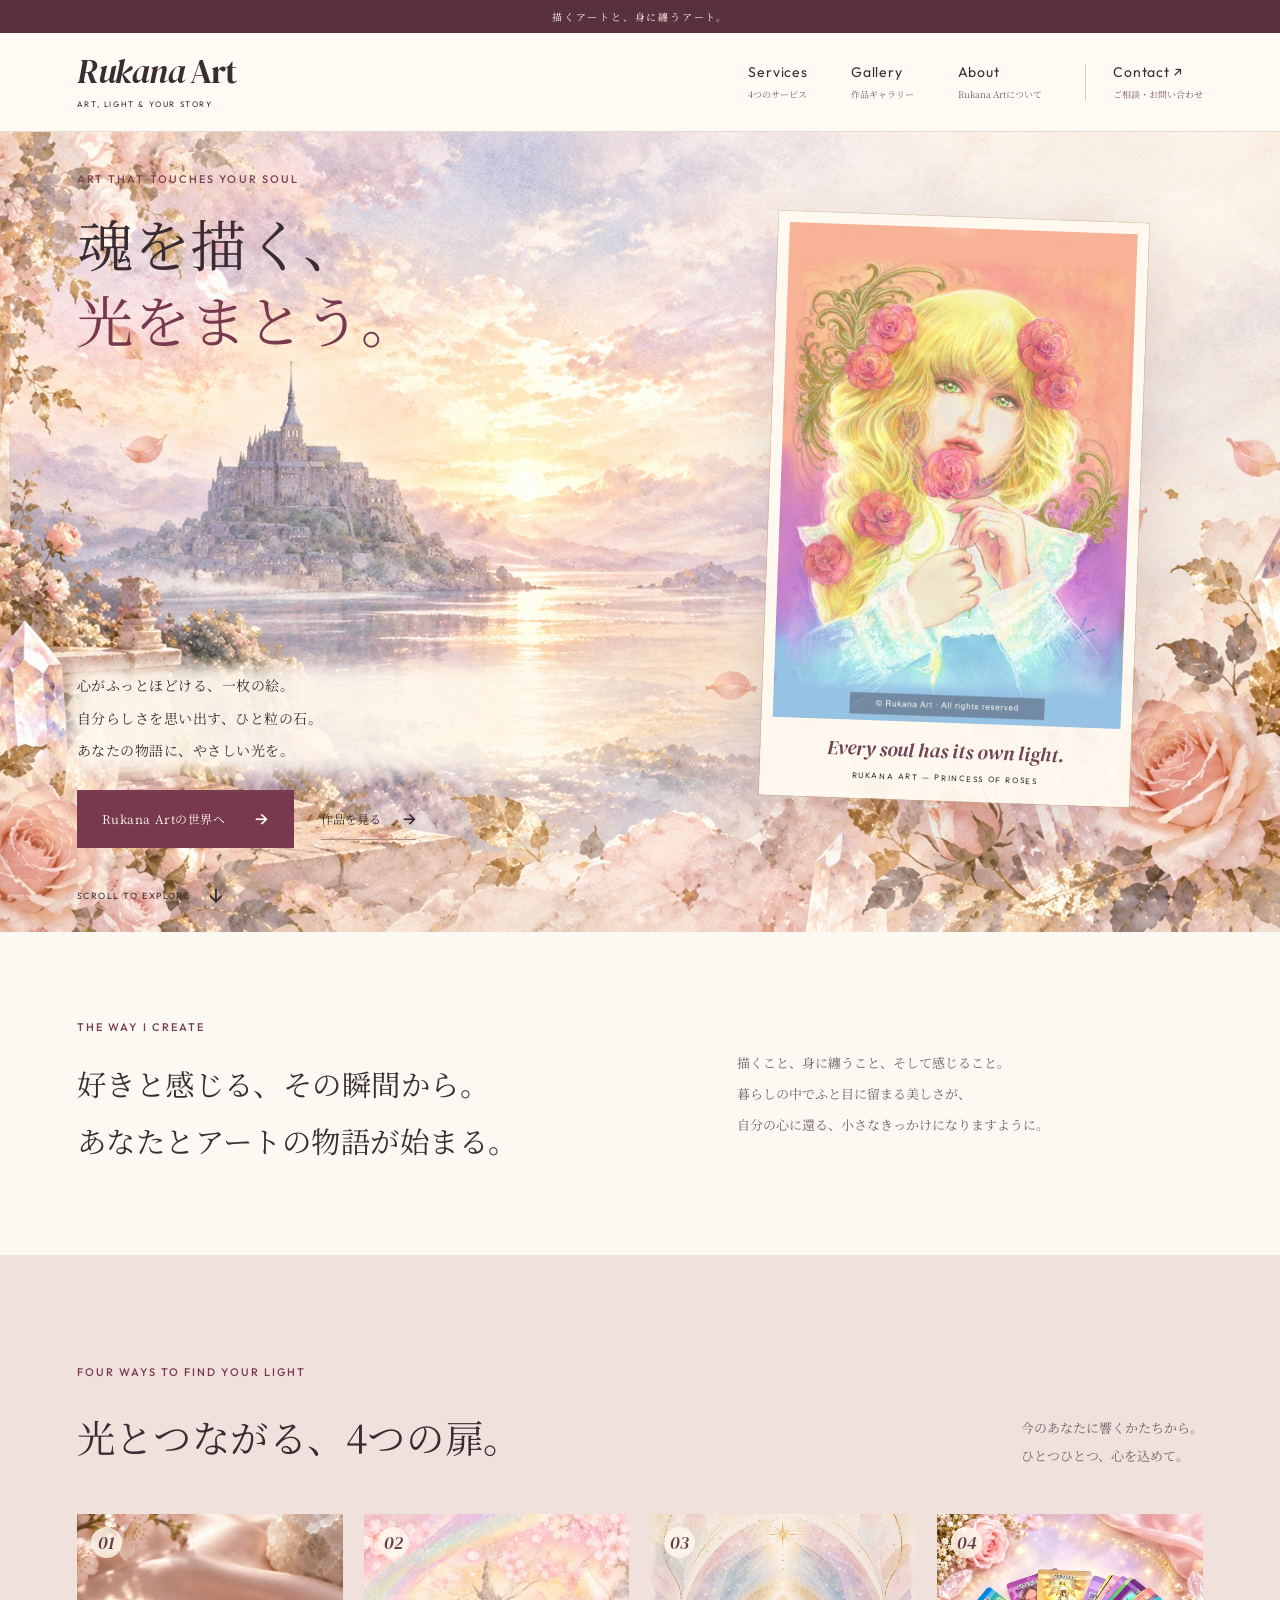
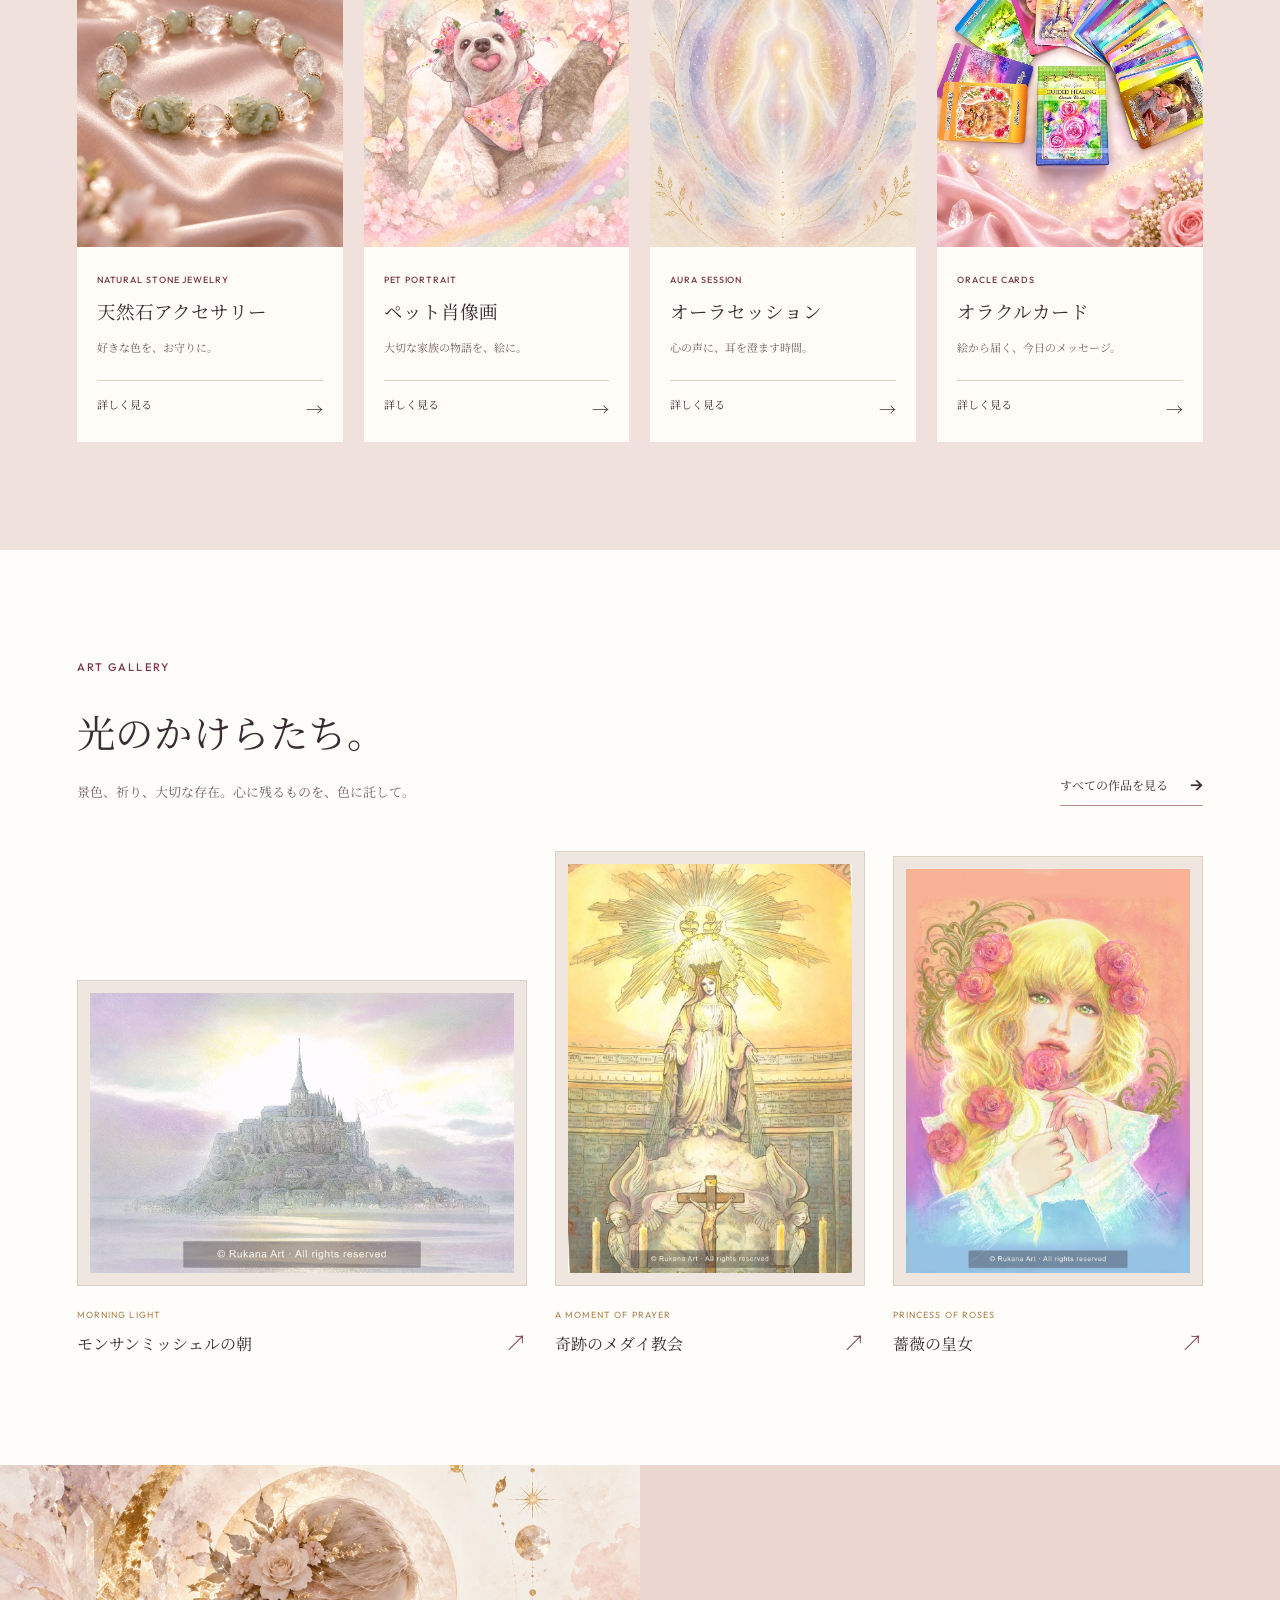
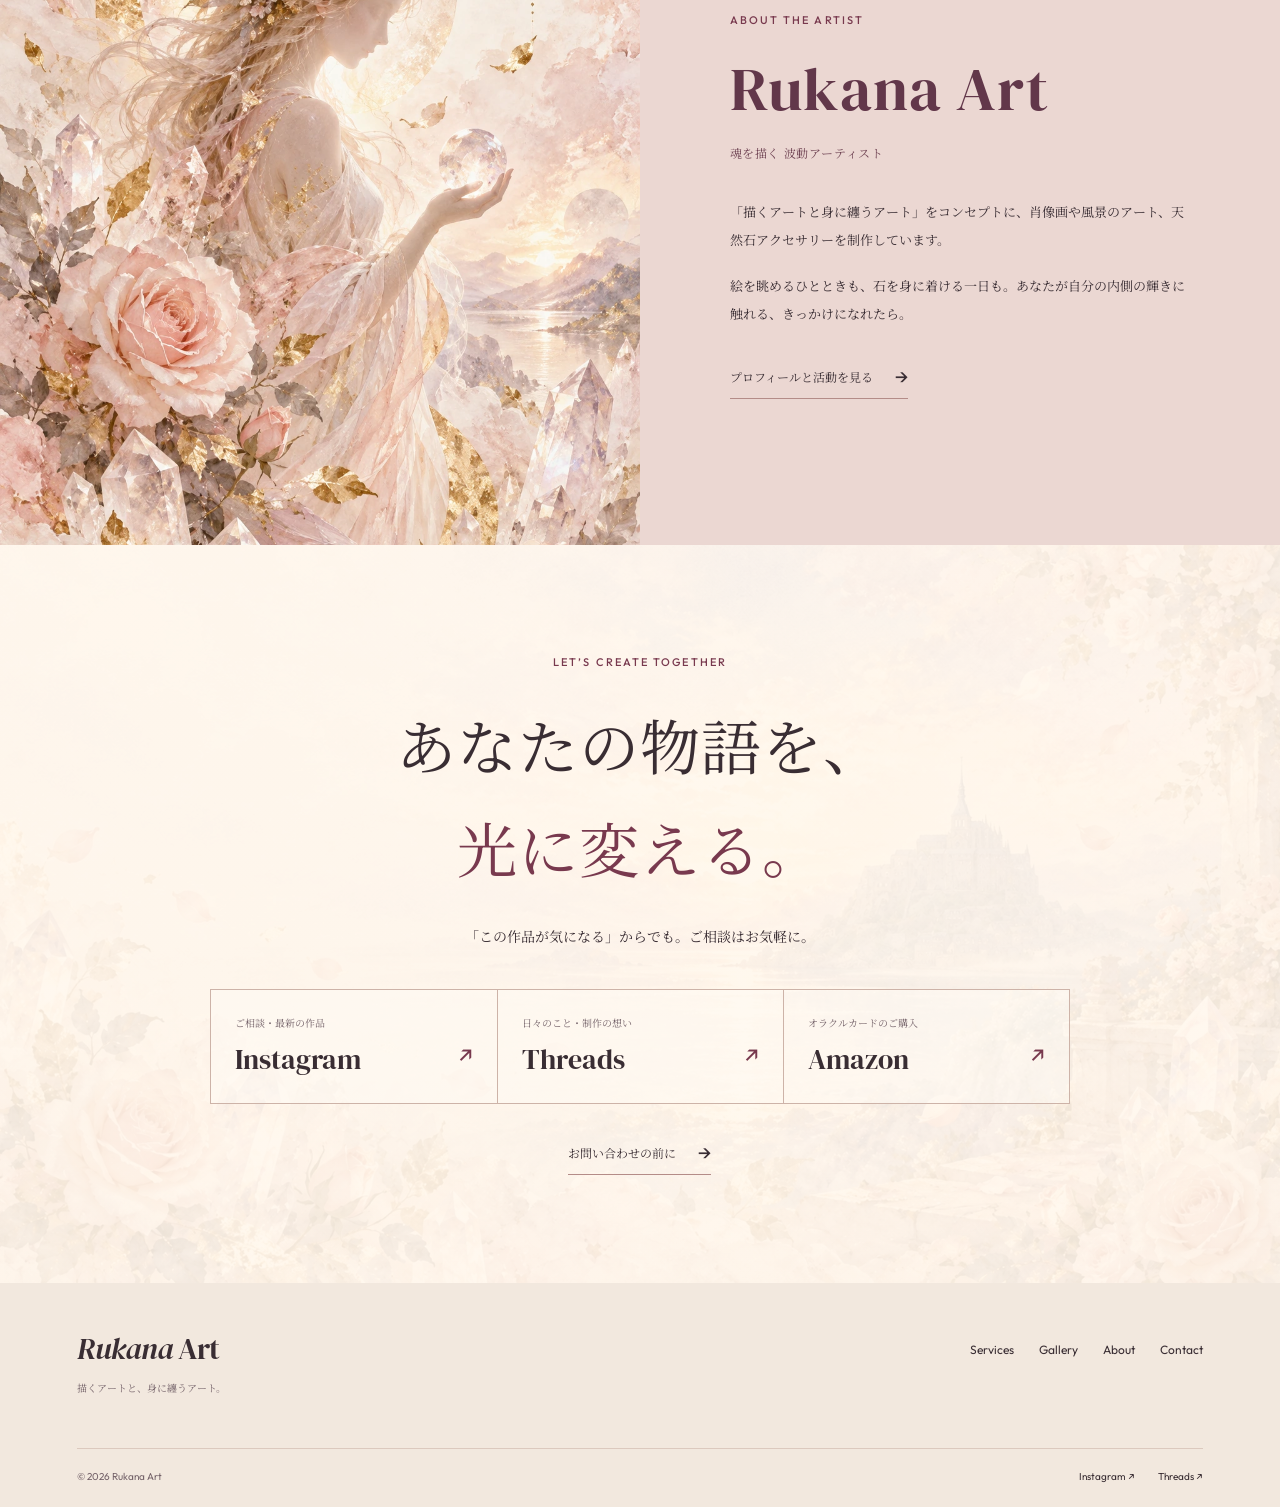
==== index.html @ 5e4d8958 "Publish protected Rukana Art website without source artwork history" ====
<!doctype html>
<html lang="ja"><head><meta charset="UTF-8"><meta name="viewport" content="width=device-width, initial-scale=1">
<title>魂を描く、光をまとう | Rukana Art</title><meta name="description" content="Rukana Art。天然石アクセサリー、ペット肖像画、オーラセッション、オラクルカード。アートとともに、あなたの内側の光に触れる時間を。">
<link rel="canonical" href="https://rukana-art.github.io/rukana-art-site/">
<meta property="og:type" content="website"><meta property="og:title" content="魂を描く、光をまとう | Rukana Art"><meta property="og:description" content="Rukana Art。天然石アクセサリー、ペット肖像画、オーラセッション、オラクルカード。アートとともに、あなたの内側の光に触れる時間を。"><meta property="og:url" content="https://rukana-art.github.io/rukana-art-site/"><meta property="og:image" content="https://rukana-art.github.io/rukana-art-site/assets/hero-garden.webp"><meta property="og:locale" content="ja_JP">
<meta name="theme-color" content="#fbf6ef"><link rel="icon" href="favicon.svg" type="image/svg+xml">
<link rel="preconnect" href="https://fonts.googleapis.com"><link rel="preconnect" href="https://fonts.gstatic.com" crossorigin>
<link href="https://fonts.googleapis.com/css2?family=DM+Serif+Display:ital@0;1&family=Noto+Serif+JP:wght@400;500;600&family=Outfit:wght@400;500;600&display=swap" rel="stylesheet">
<meta name="robots" content="noimageindex">
<link rel="stylesheet" href="site.css?v=20260916d"><link rel="preload" as="image" href="assets/hero-garden.webp"><script src="site.js?v=20260916d" defer></script></head>
<body><a class="skip-link" href="#main">本文へスキップ</a>
  <div class="announcement">描くアートと、身に纏うアート。</div>
  <header class="nav">
    <a class="brand" href="index.html" aria-label="Rukana Art ホーム"><span>Rukana</span> Art<small>ART, LIGHT &amp; YOUR STORY</small></a>
    <button class="menu-toggle" aria-expanded="false" aria-controls="main-nav">メニュー <span aria-hidden="true">☰</span></button>
    <nav id="main-nav" aria-label="メインメニュー">
      <a href="index.html#services">Services<small>4つのサービス</small></a>
      <a href="gallery.html">Gallery<small>作品ギャラリー</small></a>
      <a href="about.html">About<small>Rukana Artについて</small></a>
      <a class="nav-contact" href="contact.html">Contact <span aria-hidden="true">↗</span><small>ご相談・お問い合わせ</small></a>
    </nav>
  </header><main id="main"><section class="hero" aria-labelledby="hero-title">
  <img class="hero-background" src="assets/hero-garden.webp" alt="" width="1672" height="941" fetchpriority="high">
  <div class="hero-inner wrap"><div class="hero-copy"><p class="eyebrow">ART THAT TOUCHES YOUR SOUL</p><h1 id="hero-title">魂を描く、<br><em>光をまとう。</em></h1><p class="hero-intro">心がふっとほどける、一枚の絵。<br>自分らしさを思い出す、ひと粒の石。<br>あなたの物語に、やさしい光を。</p><div class="button-row"><a class="button" href="#services">Rukana Artの世界へ<span aria-hidden="true">→</span></a><a class="text-link" href="gallery.html">作品を見る<span aria-hidden="true">→</span></a></div></div>
  <figure class="hero-art"><a href="gallery.html#soul-portrait" aria-label="薔薇の皇女をギャラリーで見る"><img class="artwork-image" draggable="false" src="assets/gallery/soul-portrait.webp" alt="薔薇に囲まれた少女を描いた作品「薔薇の皇女」" width="844" height="1200" fetchpriority="high"></a><figcaption><span>Every soul has its own light.</span><small>RUKANA ART — PRINCESS OF ROSES</small></figcaption></figure></div>
  <a class="hero-scroll" href="#services">SCROLL TO EXPLORE <span aria-hidden="true">↓</span></a>
</section>
<section class="statement wrap"><div><p class="eyebrow">THE WAY I CREATE</p><h2>好きと感じる、その瞬間から。<br>あなたとアートの物語が始まる。</h2></div><p>描くこと、身に纏うこと、そして感じること。<br>暮らしの中でふと目に留まる美しさが、<br>自分の心に還る、小さなきっかけになりますように。</p></section>
<section class="section services" id="services"><div class="wrap"><div class="section-head"><div><p class="eyebrow">FOUR WAYS TO FIND YOUR LIGHT</p><h2>光とつながる、4つの扉。</h2></div><p>今のあなたに響くかたちから。<br>ひとつひとつ、心を込めて。</p></div><div class="service-grid"><a class="service-card" href="jewelry.html"><div class="service-image"><img src="assets/natural-stone-bracelet.webp" alt="淡いピンクと透明な天然石を組み合わせたブレスレットのイメージ" width="800" height="1000" loading="lazy"><span class="card-number">01</span></div><div class="service-body"><p class="eyebrow">NATURAL STONE JEWELRY</p><h3>天然石アクセサリー</h3><p>好きな色を、お守りに。</p><span class="card-link">詳しく見る <span aria-hidden="true">→</span></span></div></a><a class="service-card" href="pet-portrait.html"><div class="service-image"><img src="assets/pet-portrait-card.webp" alt="桜に彩られた犬のペット肖像画イメージ" width="800" height="1000" loading="lazy"><span class="card-number">02</span></div><div class="service-body"><p class="eyebrow">PET PORTRAIT</p><h3>ペット肖像画</h3><p>大切な家族の物語を、絵に。</p><span class="card-link">詳しく見る <span aria-hidden="true">→</span></span></div></a><a class="service-card" href="aura-session.html"><div class="service-image"><img src="assets/aura-session-card.webp" alt="淡いピンクとラベンダーの光の層に包まれたオーラのイメージ" width="800" height="1000" loading="lazy"><span class="card-number">03</span></div><div class="service-body"><p class="eyebrow">AURA SESSION</p><h3>オーラセッション</h3><p>心の声に、耳を澄ます時間。</p><span class="card-link">詳しく見る <span aria-hidden="true">→</span></span></div></a><a class="service-card" href="oracle-cards.html"><div class="service-image"><img src="assets/oracle-card-deck-portrait.webp" alt="実物のGUIDED HEALINGオラクルカードを使ったイメージ" width="800" height="1000" loading="lazy"><span class="card-number">04</span></div><div class="service-body"><p class="eyebrow">ORACLE CARDS</p><h3>オラクルカード</h3><p>絵から届く、今日のメッセージ。</p><span class="card-link">詳しく見る <span aria-hidden="true">→</span></span></div></a></div></div></section>
<section class="section gallery" id="gallery"><div class="wrap"><div class="section-head"><div><p class="eyebrow">ART GALLERY</p><h2>光のかけらたち。</h2><p>景色、祈り、大切な存在。心に残るものを、色に託して。</p></div><a class="text-link" href="gallery.html">すべての作品を見る<span aria-hidden="true">→</span></a></div><div class="home-gallery"><a class="gallery-teaser landscape" href="gallery.html#mont-saint-michel"><figure><div class="art-mat"><img src="assets/gallery/mont-saint-michel.webp" alt="淡い紫と黄色の朝の光に包まれたモンサンミッシェルの風景画" width="1200" height="795" loading="lazy"></div><figcaption><small>MORNING LIGHT</small><h3>モンサンミッシェルの朝</h3><span aria-hidden="true">↗</span></figcaption></figure></a><a class="gallery-teaser portrait" href="gallery.html#miraculous-medal"><figure><div class="art-mat"><img src="assets/gallery/miraculous-medal.webp" alt="金色の光と祈りに包まれた奇跡のメダイ教会の絵画" width="834" height="1200" loading="lazy"></div><figcaption><small>A MOMENT OF PRAYER</small><h3>奇跡のメダイ教会</h3><span aria-hidden="true">↗</span></figcaption></figure></a><a class="gallery-teaser portrait" href="gallery.html#soul-portrait"><figure><div class="art-mat"><img src="assets/gallery/soul-portrait.webp" alt="薔薇に囲まれた金髪の少女を描いた作品「薔薇の皇女」" width="844" height="1200" loading="lazy"></div><figcaption><small>PRINCESS OF ROSES</small><h3>薔薇の皇女</h3><span aria-hidden="true">↗</span></figcaption></figure></a></div></div></section>
<section class="profile" id="profile"><div class="profile-visual"><img src="assets/hero-art.webp" alt="薔薇と天然石、光に包まれたRukana Artの世界観イメージ" loading="lazy" width="1024" height="1536"></div><div class="profile-copy"><p class="eyebrow">ABOUT THE ARTIST</p><h2>Rukana Art</h2><p class="role">魂を描く 波動アーティスト</p><p>「描くアートと身に纏うアート」をコンセプトに、肖像画や風景のアート、天然石アクセサリーを制作しています。</p><p>絵を眺めるひとときも、石を身に着ける一日も。あなたが自分の内側の輝きに触れる、きっかけになれたら。</p><a class="text-link" href="about.html">プロフィールと活動を見る<span aria-hidden="true">→</span></a></div></section>
<section class="section contact-home" id="contact"><div class="wrap"><p class="eyebrow">LET’S CREATE TOGETHER</p><h2>あなたの物語を、<br><em>光に変える。</em></h2><p>「この作品が気になる」からでも。ご相談はお気軽に。</p><div class="social-links"><a href="https://www.instagram.com/rukana_art/" target="_blank" rel="noopener noreferrer"><small>ご相談・最新の作品</small>Instagram <span>↗</span></a><a href="https://www.threads.com/@rukana_art" target="_blank" rel="noopener noreferrer"><small>日々のこと・制作の想い</small>Threads <span>↗</span></a><a href="https://www.amazon.co.jp/dp/B0CXY21YQ3" target="_blank" rel="noopener noreferrer"><small>オラクルカードのご購入</small>Amazon <span>↗</span></a></div><a class="text-link" href="contact.html">お問い合わせの前に<span aria-hidden="true">→</span></a></div></section></main><footer class="footer"><div><a class="brand" href="index.html"><span>Rukana</span> Art</a><p>描くアートと、身に纏うアート。</p></div><nav aria-label="フッターメニュー"><a href="index.html#services">Services</a><a href="gallery.html">Gallery</a><a href="about.html">About</a><a href="contact.html">Contact</a></nav><div class="footer-bottom"><p>© 2026 Rukana Art</p><div><a href="https://www.instagram.com/rukana_art/" target="_blank" rel="noopener noreferrer">Instagram ↗</a><a href="https://www.threads.com/@rukana_art" target="_blank" rel="noopener noreferrer">Threads ↗</a></div></div></footer></body></html>
---- site.css ----
:root{--ink:#392d33;--wine:#78394e;--muted:#746269;--cream:#fcf8f2;--rose:#f3e5df;--gold:#aa8250;--line:#decfc5;--serif:'Noto Serif JP','Yu Mincho',serif;--display:'DM Serif Display',Georgia,serif;--sans:'Outfit',sans-serif}
*{box-sizing:border-box}html{scroll-behavior:smooth;scroll-padding-top:26px}body{margin:0;background:var(--cream);color:var(--ink);font-family:var(--serif);-webkit-font-smoothing:antialiased}body:has(.art-dialog[open]){overflow:hidden}a{color:inherit;text-decoration:none}img{max-width:100%;display:block}figure,h1,h2,h3,p{margin:0}button,input,select,textarea{font:inherit}button,a{-webkit-tap-highlight-color:transparent}button{cursor:pointer}:focus-visible{outline:2px solid var(--wine);outline-offset:5px}::selection{background:#eacbd3}p{font-size:14px;line-height:2.15}p+p{margin-top:18px}h1,h2,h3{font-weight:400}h1{font-size:clamp(36px,4vw,60px);line-height:1.65;letter-spacing:.02em}h2{font-size:clamp(27px,3vw,42px);line-height:1.7;letter-spacing:.015em}h3{font-size:19px;line-height:1.7}.wrap{width:min(1180px,88%);margin-inline:auto}.section{padding-block:108px}.eyebrow{color:var(--wine);font:500 11px/1.7 var(--sans);letter-spacing:.19em;margin:0 0 22px}.small-note{font-size:12px;color:var(--muted);line-height:1.9}.skip-link{position:fixed;top:10px;left:10px;transform:translateY(-150%);background:white;padding:15px;z-index:100}.skip-link:focus{transform:none}
.announcement{background:#59313e;color:#fff5e9;text-align:center;font-size:10px;letter-spacing:.18em;padding:9px 12px}.nav{min-height:98px;padding:21px 6%;display:flex;align-items:center;justify-content:space-between;gap:25px;background:#fffaf4;border-bottom:1px solid #e8d9cf;position:relative;z-index:20}.brand{font:34px/1 var(--display);letter-spacing:-.035em;white-space:nowrap}.brand>span{font-style:italic}.brand small{font:8px/1.5 var(--sans);letter-spacing:.2em;display:block;margin-top:10px}.nav nav{display:flex;gap:clamp(22px,3.4vw,52px);align-items:center}.nav nav a{font:14px/1.4 var(--sans);letter-spacing:.055em;position:relative}.nav nav small{display:block;font:9px/1.5 var(--serif);letter-spacing:0;margin-top:5px;color:var(--muted)}.nav nav a:hover,.nav nav a[aria-current]{color:var(--wine)}.nav nav a[aria-current]::after{content:'';position:absolute;bottom:-11px;left:0;width:22px;height:1px;background:var(--wine)}.nav-contact{padding-left:27px;border-left:1px solid var(--line)}.menu-toggle{display:none}.button-row{display:flex;gap:27px;align-items:center;flex-wrap:wrap}.button{display:inline-flex;gap:30px;align-items:center;justify-content:space-between;border:1px solid var(--wine);background:var(--wine);color:#fff9ee;padding:18px 24px;font-size:12px;line-height:1.6;letter-spacing:.045em;min-height:54px;transition:background .2s,transform .2s}.button:hover{background:#602b3c;transform:translateY(-2px)}.button>span{font:20px/1 var(--sans)}.text-link{display:inline-flex;gap:22px;justify-content:space-between;align-items:center;font-size:12px;line-height:1.8;padding-block:10px;border-bottom:1px solid #b48c88}.text-link:hover{color:var(--wine);border-color:var(--wine)}.text-link>span{font:20px/1 var(--sans)}
/* Artwork keeps its complete original aspect ratio. Only the decorative background fills its box. */
.hero{position:relative;isolation:isolate;overflow:hidden;background:#eadbd9}.hero-background{position:absolute;inset:0;width:100%;height:100%;object-fit:cover;object-position:center;z-index:-2}.hero::before{content:'';position:absolute;inset:0;background:linear-gradient(90deg,#fff8ed9c 0%,#fff8ed4d 42%,transparent 68%);z-index:-1}.hero-inner{display:grid;grid-template-columns:1.08fr .92fr;align-items:center;min-height:742px;gap:4%;padding-block:58px 94px}.hero-copy{padding-bottom:22px}.hero .eyebrow{color:#794357;margin-bottom:27px}.hero h1{font-size:clamp(46px,5.4vw,78px);line-height:1.5;letter-spacing:.015em}.hero h1 em{font-style:normal;color:var(--wine)}.hero-intro{font-size:14px;line-height:2.3;margin-block:23px 33px;letter-spacing:.035em}.hero-art{width:min(370px,100%);justify-self:center;transform:rotate(2deg);padding:11px 11px 0;background:#fffaf1f0;box-shadow:0 22px 62px #6b385733,0 0 0 1px #d5b98d80}.hero-art a{display:block}.hero-art img{width:100%;height:auto;aspect-ratio:1240/1764;object-fit:contain}.hero-art figcaption{padding:15px 4px 17px;text-align:center}.hero-art figcaption span{font:italic 20px/1.3 var(--display);color:#714355}.hero-art figcaption small{display:block;font:8px/1.5 var(--sans);letter-spacing:.2em;margin-top:8px}.hero-scroll{position:absolute;bottom:25px;left:6%;display:flex;gap:18px;align-items:center;font:9px/1 var(--sans);letter-spacing:.16em}.hero-scroll span{font-size:24px}
.statement{display:grid;grid-template-columns:1.2fr 1fr;gap:9%;padding-block:86px;align-items:center}.statement .eyebrow{margin-bottom:18px}.statement h2{font-size:clamp(22px,2.3vw,30px);line-height:1.95}.statement>p{color:var(--muted);font-size:13px;line-height:2.4}.section-head{display:flex;gap:30px;justify-content:space-between;align-items:end;margin-bottom:45px}.section-head p:not(.eyebrow){font-size:13px;color:var(--muted);margin-top:14px}.section-head>.text-link{flex-shrink:0}.services{background:#f0e1dc}.service-grid{display:grid;grid-template-columns:repeat(4,minmax(0,1fr));gap:21px}.service-card{background:#fffbf6;display:block;transition:transform .3s,box-shadow .3s}.service-card:hover{transform:translateY(-6px);box-shadow:0 12px 26px #73445214}.service-image{position:relative;overflow:hidden}.service-image img{width:100%;height:auto;aspect-ratio:4/5;object-fit:cover}.card-number{position:absolute;top:13px;left:14px;font:italic 18px/31px var(--display);color:#633b47;background:#fff9edcf;width:31px;height:31px;text-align:center;border-radius:50%}.service-body{padding:25px 20px 21px}.service-body .eyebrow{font-size:9px;letter-spacing:.1em;margin-bottom:9px}.service-body h3{font-size:clamp(16px,1.45vw,20px)}.service-body p:not(.eyebrow){font-size:11px;color:var(--muted);margin-top:10px;line-height:1.8}.card-link{font-size:11px;margin-top:23px;padding-top:15px;border-top:1px solid var(--line);display:flex;justify-content:space-between}.card-link span{font-size:17px}
.gallery{background:#fffdfa}.home-gallery{display:grid;grid-template-columns:1.45fr 1fr 1fr;gap:28px;align-items:end}.art-mat{padding:12px;background:#efe6df;border:1px solid #dcd0c4;transition:box-shadow .3s}.art-mat img{width:100%;height:auto}.gallery-teaser:hover .art-mat{box-shadow:0 12px 28px #72454e1f}.gallery-teaser figcaption{padding:21px 0 0;position:relative}.gallery-teaser small{display:block;font:9px/1.7 var(--sans);letter-spacing:.12em;color:var(--gold)}.gallery-teaser h3{font-size:16px;margin-top:7px;padding-right:23px}.gallery-teaser figcaption>span{position:absolute;right:0;bottom:0;font-size:22px;color:var(--wine)}.profile{display:grid;grid-template-columns:1fr 1fr;background:#ebd7d2}.profile-visual{max-height:680px;overflow:hidden;background:#f6e4d5}.profile-visual img{width:100%;height:100%;object-fit:cover;object-position:50% 36%}.profile-copy{padding:clamp(50px,8vw,112px) clamp(38px,7vw,105px);align-self:center}.profile-copy h2{font:clamp(42px,4.8vw,70px)/1.2 var(--display);color:#62374a}.profile-copy .role{font-size:12px;letter-spacing:.05em;margin:15px 0 32px;color:#704454}.profile-copy>p:not(.eyebrow):not(.role){font-size:13px}.profile-copy .text-link{margin-top:28px}
.contact-home,.consult{text-align:center;background:linear-gradient(#fff7ede8,#fff7ede8),url('assets/hero-garden.webp') center 60%/cover}.contact-home h2{font-size:clamp(34px,4.7vw,62px)}.contact-home h2 em{font-style:normal;color:var(--wine)}.contact-home>.wrap>p:not(.eyebrow){margin-block:23px 38px}.social-links{display:grid;grid-template-columns:repeat(3,1fr);max-width:860px;margin:0 auto 28px;border:1px solid #cdb3a8}.social-links a{display:block;text-align:left;padding:24px;font:28px/1.4 var(--display);background:#fffbf580}.social-links a+a{border-left:1px solid #cdb3a8}.social-links small{display:block;font:10px/1.7 var(--serif);margin-bottom:9px;color:var(--muted)}.social-links span{float:right;font:23px var(--sans);color:var(--wine)}.social-links a:hover{background:#eed8d6b3}.footer{padding:51px 6% 24px;background:#f2e8de;display:flex;justify-content:space-between;flex-wrap:wrap;gap:30px}.footer .brand{font-size:30px}.footer>div>p{font-size:10px;margin-top:13px;color:var(--muted)}.footer>nav{display:flex;align-items:start;gap:25px;padding-top:8px;font:12px var(--sans)}.footer-bottom{flex-basis:100%;border-top:1px solid #dcc9be;margin-top:20px;padding-top:21px;display:flex;justify-content:space-between;align-items:center}.footer .footer-bottom p{margin:0;font:10px var(--sans)}.footer-bottom>div{display:flex;gap:23px;font:10px var(--sans)}
/* Detail pages */
.breadcrumbs{display:flex;align-items:center;flex-wrap:wrap;gap:15px;padding-block:27px;font:11px/1.8 var(--sans);color:var(--muted)}.breadcrumbs a:hover{color:var(--wine)}.detail-hero{display:grid;grid-template-columns:1.08fr .92fr;gap:9%;align-items:center;padding-block:24px 90px}.service-label{font-size:13px;color:var(--muted);margin-bottom:16px}.detail-hero .eyebrow{margin-bottom:13px}.detail-hero h1{font-size:clamp(31px,3.3vw,49px);line-height:1.75}.lead{font-size:14px;color:var(--muted);line-height:2.2;margin-top:23px;max-width:510px}.detail-hero .button-row{margin-top:31px}.detail-visual{padding:12px 12px 0;border:1px solid #dfcdbf;background:#fffaf3;max-width:410px;width:100%;justify-self:center;box-shadow:0 15px 42px #77495814}.detail-visual img{width:100%;height:auto;object-fit:contain}.detail-visual figcaption{text-align:center;font:8px/1.8 var(--sans);letter-spacing:.17em;padding:14px 0;color:var(--muted)}.story{background:#f3e7df}.split-copy{display:grid;grid-template-columns:1fr 1fr;gap:10%}.split-copy h2{font-size:clamp(26px,2.7vw,38px)}.split-copy>div>p:not(.eyebrow){color:var(--muted)}.split-copy>div>h2+p{margin-top:20px;font-size:13px}.feature-grid{display:grid;grid-template-columns:repeat(3,1fr);gap:38px;margin-top:63px}.feature-grid article{border-top:1px solid #c8a59a;padding-top:24px}.feature-grid h3{font-size:18px;margin-bottom:15px}.feature-grid p{font-size:12px;color:var(--muted)}.prepare-panel{border-top:1px solid var(--line);border-bottom:1px solid var(--line);padding:24px 0}.prepare-panel ol{margin:0 0 18px;padding:0;list-style:none;counter-reset:prepare}.prepare-panel li{counter-increment:prepare;display:flex;gap:15px;font-size:13px;padding-block:10px;line-height:1.9}.prepare-panel li::before{content:'0' counter(prepare);font:12px/2 var(--sans);color:var(--gold);flex-shrink:0}.preparation{padding-bottom:15px}.faq{border-top:1px solid var(--line)}.faq details{border-bottom:1px solid var(--line)}.faq summary{list-style:none;padding:24px 5px;display:flex;gap:30px;justify-content:space-between;align-items:center;font-size:14px;line-height:1.8;cursor:pointer}.faq summary::-webkit-details-marker{display:none}.faq summary>span{font:20px var(--sans);color:var(--wine);flex-shrink:0;transition:transform .2s}.faq details[open] summary>span{transform:rotate(45deg)}.faq details>p{color:var(--muted);font-size:13px;padding:0 50px 26px 5px;max-width:870px}.service-note{margin-top:30px;max-width:850px}.consult{padding-block:89px}.consult .button-row{justify-content:center;margin-top:29px}.consult p:not(.eyebrow){color:var(--muted);margin-top:24px;font-size:13px}.service-next{display:flex;justify-content:space-between;gap:25px;padding-block:43px}.product-section{background:#fffdfa}.product-grid{display:grid;grid-template-columns:1fr 1fr;align-items:center;gap:9%}.product-photo{background:white;padding:25px;border:1px solid #e7d8cf}.product-photo img{width:100%;height:auto}.product-photo figcaption{text-align:center;margin-top:20px;font-size:11px;color:var(--muted)}.product-grid h2{font-size:clamp(26px,2.7vw,38px)}.product-grid p:not(.eyebrow){margin-block:22px 29px;color:var(--muted)}
.page-intro{padding-block:35px 70px}.page-intro h1{font-size:clamp(36px,4vw,57px)}.page-intro p:not(.eyebrow){margin-top:23px;color:var(--muted)}.page-intro .small-note{font-size:11px}.works-grid{display:grid;grid-template-columns:1fr 1fr;align-items:start;gap:65px 8%;padding-bottom:80px}.work{scroll-margin-top:32px}.work:nth-child(even){margin-top:120px}.work-image{border:1px solid #ddcbbd;padding:16px;background:#eee2d8}.work-image img{width:100%;height:auto;object-fit:contain}.art-open{display:block}.zoom-label{display:flex;justify-content:space-between;padding-block:14px;border-bottom:1px solid var(--line);font-size:11px;color:var(--muted)}.art-open:hover .zoom-label{color:var(--wine)}.work-caption{padding-top:25px}.work-caption .eyebrow{font-size:9px;margin-bottom:11px}.work-caption h2{font-size:24px}.work-caption p{color:var(--muted);font-size:13px;margin-top:13px}.art-note{border-top:1px solid var(--line);padding-block:40px 75px;text-align:center}.art-note>p{color:var(--muted);font-size:13px;margin-bottom:14px}.art-dialog{width:min(1000px,94vw);max-height:94dvh;padding:20px;border:1px solid #cfb8a8;background:#fffbf4;color:var(--ink)}.art-dialog::backdrop{background:#312830dd}.dialog-bar{display:flex;justify-content:space-between;gap:18px;align-items:center;margin-bottom:15px}.dialog-bar h2{font-size:17px}.dialog-close{border:1px solid var(--line);background:none;color:var(--ink);padding:9px 15px;font-size:12px}.dialog-image{width:100%;height:72dvh;object-fit:contain}.dialog-original{display:block;text-align:center;font-size:11px;margin-top:12px;text-decoration:underline}.about-hero h1{font-size:clamp(30px,3.2vw,46px)}.about-hero .artist-name{font:33px/1.5 var(--display);color:var(--wine);margin-top:19px}.about-hero .detail-visual{max-width:350px}.activity-list{border-top:1px solid var(--line)}.activity-list article{display:grid;grid-template-columns:1fr 2.7fr;gap:30px;padding-block:35px;border-bottom:1px solid var(--line)}.activity-list article>span{font:11px/1.7 var(--sans);letter-spacing:.08em;color:var(--gold);margin-top:7px}.activity-list p{color:var(--muted);font-size:13px;margin-top:16px}.activity-list .text-link{margin-top:19px}
.contact-options{display:grid;grid-template-columns:1.2fr 1fr;gap:38px}.contact-primary{padding:43px;background:#efe0d9}.contact-primary h2{font-size:28px}.contact-primary p:not(.eyebrow){margin-block:19px 28px;color:var(--muted);font-size:13px}.contact-primary small{display:block;font:12px/1.7 var(--sans);color:var(--muted);margin-top:18px}.contact-secondary{display:flex;flex-direction:column}.contact-secondary article{border-top:1px solid var(--line);padding:20px 0}.contact-secondary article:last-child{border-bottom:1px solid var(--line)}.contact-secondary .eyebrow{font-size:10px;margin-bottom:9px}.contact-secondary h2{font-size:21px}.contact-secondary p:not(.eyebrow){font-size:12px;color:var(--muted);margin-block:13px 8px}.inquiry-help{display:grid;grid-template-columns:1fr 1fr;gap:9%}.inquiry-help>div>p:not(.eyebrow){color:var(--muted);font-size:13px;margin-top:25px}.inquiry-template{border:1px solid var(--line);padding:27px;background:#fffcf7}.inquiry-template label{display:block;font-size:12px;margin-bottom:11px}.inquiry-template select{margin-bottom:23px}.inquiry-template select,.inquiry-template textarea{width:100%;border:1px solid #c7b5a8;background:#fffefa;border-radius:0;color:var(--ink);padding:12px;font-size:12px;line-height:1.9}.inquiry-template textarea{resize:vertical;min-height:260px}.inquiry-template .button{margin-top:18px}.inquiry-template .copy-status{min-height:22px;color:var(--wine);font-size:12px;margin:10px 0 0}.inquiry-template .small-note{font-size:11px;margin-top:4px}.contact-notes{border-top:1px solid var(--line);padding-block:38px 78px}.contact-notes h2{font-size:23px}.contact-notes ul{font-size:12px;line-height:2.3;color:var(--muted);padding-left:1.5em;margin-top:21px}
@media(min-width:1500px){.hero-inner{min-height:810px}.hero-art{width:390px}}
@media(max-width:1050px){.wrap{width:89%}.hero-inner{min-height:690px;gap:5%}.hero-art{width:320px}.hero h1{font-size:53px}.hero .button-row{gap:20px}.service-grid{gap:14px}.service-body{padding:20px 14px}.service-body h3{font-size:15px}.service-body .eyebrow{font-size:8px}.profile-copy{padding:50px 36px}.detail-hero{gap:6%}.detail-hero h1{font-size:35px}.detail-hero .button-row{gap:17px}.contact-primary{padding:32px}}
@media(max-width:760px){
.wrap{width:88%}.section{padding-block:72px}.announcement{font-size:9px}.nav{min-height:83px;padding-block:18px}.brand{font-size:28px}.brand small{font-size:7px;margin-top:8px}.menu-toggle{display:flex;gap:14px;align-items:center;padding:10px 0 10px 10px;background:none;color:var(--ink);border:0;font-size:11px}.menu-toggle span{font-size:20px}.nav nav{display:none;position:absolute;top:100%;left:0;right:0;padding:18px 6% 26px;background:#fffaf7;border-bottom:1px solid var(--line);box-shadow:0 15px 22px #503c4014}.nav nav.is-open{display:grid;grid-template-columns:1fr 1fr;gap:28px 22px}.nav-contact{padding:0;border:0}
.hero-inner{grid-template-columns:1fr;gap:35px;padding-block:54px 78px;min-height:auto}.hero-background{object-position:54% 50%}.hero::before{background:linear-gradient(#fff8ecb5,#fff8ec26 52%,#fff8ec33)}.hero-copy{padding-bottom:0}.hero h1{font-size:clamp(42px,10.6vw,65px);line-height:1.55}.hero .eyebrow{font-size:9px;letter-spacing:.14em;margin-bottom:20px}.hero-intro{font-size:12px;line-height:2.25;margin-block:19px 24px}.hero .button{padding:15px 18px;font-size:11px;gap:20px;min-height:49px}.hero .text-link{font-size:11px;gap:12px}.hero-art{width:min(79%,335px);transform:rotate(1.5deg);padding:9px 9px 0}.hero-art figcaption{padding:11px 0 13px}.hero-art figcaption span{font-size:17px}.hero-art figcaption small{font-size:7px}.hero-scroll{font-size:8px;bottom:23px}.statement{grid-template-columns:1fr;gap:29px;padding-block:58px}.statement h2{font-size:clamp(20px,4.5vw,28px);line-height:1.9}.statement>p{font-size:12px}.eyebrow{font-size:9px;margin-bottom:16px}h2{font-size:27px}.section-head{align-items:start;flex-direction:column;gap:20px;margin-bottom:32px}.section-head>p{margin:0}.section-head h2{font-size:clamp(24px,5.8vw,34px)}.section-head p:not(.eyebrow){font-size:12px}.service-grid{grid-template-columns:1fr 1fr;gap:22px 13px}.service-body{padding:18px 13px}.service-body h3{font-size:15px}.service-body p:not(.eyebrow){font-size:10px}.card-number{width:25px;height:25px;font-size:14px;line-height:25px;top:10px;left:10px}.card-link{font-size:10px;margin-top:17px}.home-gallery{grid-template-columns:1fr 1fr;gap:31px 17px}.home-gallery .landscape{grid-column:1/-1}.art-mat{padding:8px}.gallery-teaser figcaption{padding-top:14px}.gallery-teaser h3{font-size:13px}.gallery-teaser small{font-size:8px;letter-spacing:.05em}.profile{grid-template-columns:1fr}.profile-visual{height:105vw;max-height:550px}.profile-copy{padding:55px 6%}.profile-copy h2{font-size:46px}.contact-home h2{font-size:37px}.contact-home>.wrap>p:not(.eyebrow){font-size:12px}.social-links{grid-template-columns:1fr}.social-links a{font-size:26px;padding:20px 22px}.social-links a+a{border-left:0;border-top:1px solid #cdb3a8}.footer{padding-top:37px;gap:30px 15px}.footer>nav{gap:20px;font-size:11px;flex-basis:100%}.footer-bottom{margin-top:0}.footer-bottom>div{gap:14px}
.breadcrumbs{padding-block:21px;font-size:10px}.detail-hero{grid-template-columns:1fr;gap:36px;padding-block:23px 63px}.detail-hero h1{font-size:clamp(30px,7.8vw,44px);line-height:1.75}.service-label{font-size:12px;margin-bottom:14px}.lead{font-size:13px;margin-top:20px}.detail-hero .button-row{margin-top:24px;gap:21px}.detail-visual{max-width:360px;width:92%}.detail-visual.original-art{width:100%;max-width:none}.split-copy{grid-template-columns:1fr;gap:28px}.split-copy>div>p:not(.eyebrow){font-size:13px}.split-copy h2{font-size:27px}.feature-grid{grid-template-columns:1fr;gap:25px;margin-top:36px}.feature-grid article{padding-top:20px}.feature-grid h3{font-size:18px;margin-bottom:11px}.preparation{padding-bottom:0}.faq summary{padding-block:21px;font-size:13px;gap:20px}.faq details>p{font-size:12px;padding-right:12px}.service-note{font-size:11px}.consult .button-row{flex-direction:column;gap:14px}.consult h2{font-size:clamp(25px,6vw,34px)}.consult p:not(.eyebrow){font-size:12px}.desktop-only{display:none}.service-next{padding-block:30px;flex-wrap:wrap}.service-next .text-link{font-size:11px}.product-grid{grid-template-columns:1fr;gap:35px}.product-photo{padding:15px}.product-grid h2{font-size:27px}.page-intro{padding-block:22px 47px}.page-intro h1{font-size:36px}.page-intro p:not(.eyebrow){font-size:12px}.works-grid{grid-template-columns:1fr;gap:43px;padding-bottom:50px}.work:nth-child(even){margin-top:0}.work-image{padding:12px}.work-caption{padding-top:19px}.work-caption h2{font-size:23px}.work-caption p{font-size:12px}.art-note{padding-block:28px 49px}.art-note>p{font-size:12px}.art-dialog{padding:14px}.dialog-bar h2{font-size:14px}.dialog-image{height:69dvh}.dialog-close{font-size:11px;padding:8px 11px;flex-shrink:0}.activity-list article{grid-template-columns:1fr;gap:12px;padding-block:26px}.activity-list h3{font-size:19px}.activity-list p{font-size:12px}.contact-options{grid-template-columns:1fr;gap:30px}.contact-primary{padding:29px 24px}.contact-primary h2{font-size:24px}.contact-primary p:not(.eyebrow){font-size:12px}.inquiry-help{grid-template-columns:1fr;gap:30px}.inquiry-template{padding:22px}.contact-notes{padding-block:31px 54px}}
@media(max-width:370px){.service-grid{gap:20px 10px}.service-body{padding:15px 10px}.service-body h3{font-size:13px}.service-body .eyebrow{font-size:7px}.hero h1{font-size:39px}.button{padding-inline:18px;font-size:11px}}
@media(prefers-reduced-motion:reduce){html{scroll-behavior:auto}*,*::before,*::after{animation:none!important;transition:none!important}}
.mobile-only{display:none}
@media(max-width:760px){.page-intro h1{font-size:clamp(28px,7.8vw,36px)}.mobile-only{display:inline}}

/* Leave the mirrored abbey between the headline and introduction, clear of the portrait. */
.hero-background { transform: scaleX(-1); }
.hero::before { background: linear-gradient(180deg, #fff8ed55, transparent 32%, transparent 70%, #fff8ed33); }
.hero-inner { min-height: 800px; padding-block: 38px 84px; }
.hero-copy { align-self: stretch; display: flex; flex-direction: column; padding-bottom: 0; }
.hero .eyebrow { margin-bottom: 16px; }
.hero h1 { font-size: clamp(44px, 4.4vw, 64px); line-height: 1.35; }
.hero-intro { position: relative; isolation: isolate; margin-top: auto; margin-bottom: 24px; padding-top: 205px; text-shadow: 0 1px 6px #fff8ed, 0 0 16px #fff8ed; }
.hero-intro::before { content: ""; position: absolute; z-index: -1; inset: auto -8px -8px -8px; height: 7.8em; background: linear-gradient(90deg, #fff8edf2, #fff8edda 75%, transparent); filter: blur(9px); }
.hero-art { align-self: center; }
@media (min-width: 1500px) {
  .hero-inner { min-height: 830px; }
}

/* Attribution is baked into the public images; these styles only deter casual saving. */
.artwork-image { -webkit-touch-callout: none; -webkit-user-drag: none; user-select: none; }
button.art-open { width: 100%; padding: 0; border: 0; background: none; color: inherit; font: inherit; text-align: left; }
.art-open .work-image { display: block; }
.gallery-rights { margin-top: 28px; padding: 19px 23px; border-left: 2px solid #b9987f; background: #f2e8df; max-width: 720px; }
.gallery-rights > span { font: 17px/1.5 var(--display); color: var(--wine); }
.page-intro .gallery-rights p { margin-top: 7px; font-size: 11px; line-height: 1.9; }
.dialog-rights, .art-note .copyright-note { text-align: center; font-size: 10px; color: var(--muted); margin-top: 13px; }
@media (max-width: 1050px) and (min-width: 761px) {
  .hero-inner { min-height: 755px; padding-top: 32px; }
  .hero h1 { font-size: 44px; }
  .hero-intro { padding-top: 195px; font-size: 12px; }
}
@media (max-width: 760px) {
  .hero { background: linear-gradient(170deg, #fcf4e9 12%, #f4e6e0 55%, #e9d9de); }
  .hero-background { inset: 225px 0 auto; height: auto; aspect-ratio: 1672 / 941; object-fit: contain; object-position: center; mask-image: linear-gradient(transparent, #000 15%, #000 83%, transparent); }
  .hero::before { background: none; }
  .hero-inner { min-height: auto; padding-block: 48px 75px; gap: 35px; }
  .hero h1 { font-size: clamp(39px, 10.6vw, 65px); line-height: 1.45; }
  .hero .eyebrow { margin-bottom: 20px; }
  .hero-intro { padding-top: 0; margin-top: calc(95px + 43vw); margin-bottom: 24px; font-size: 12px; }
  .hero-intro::before { display: none; }
}
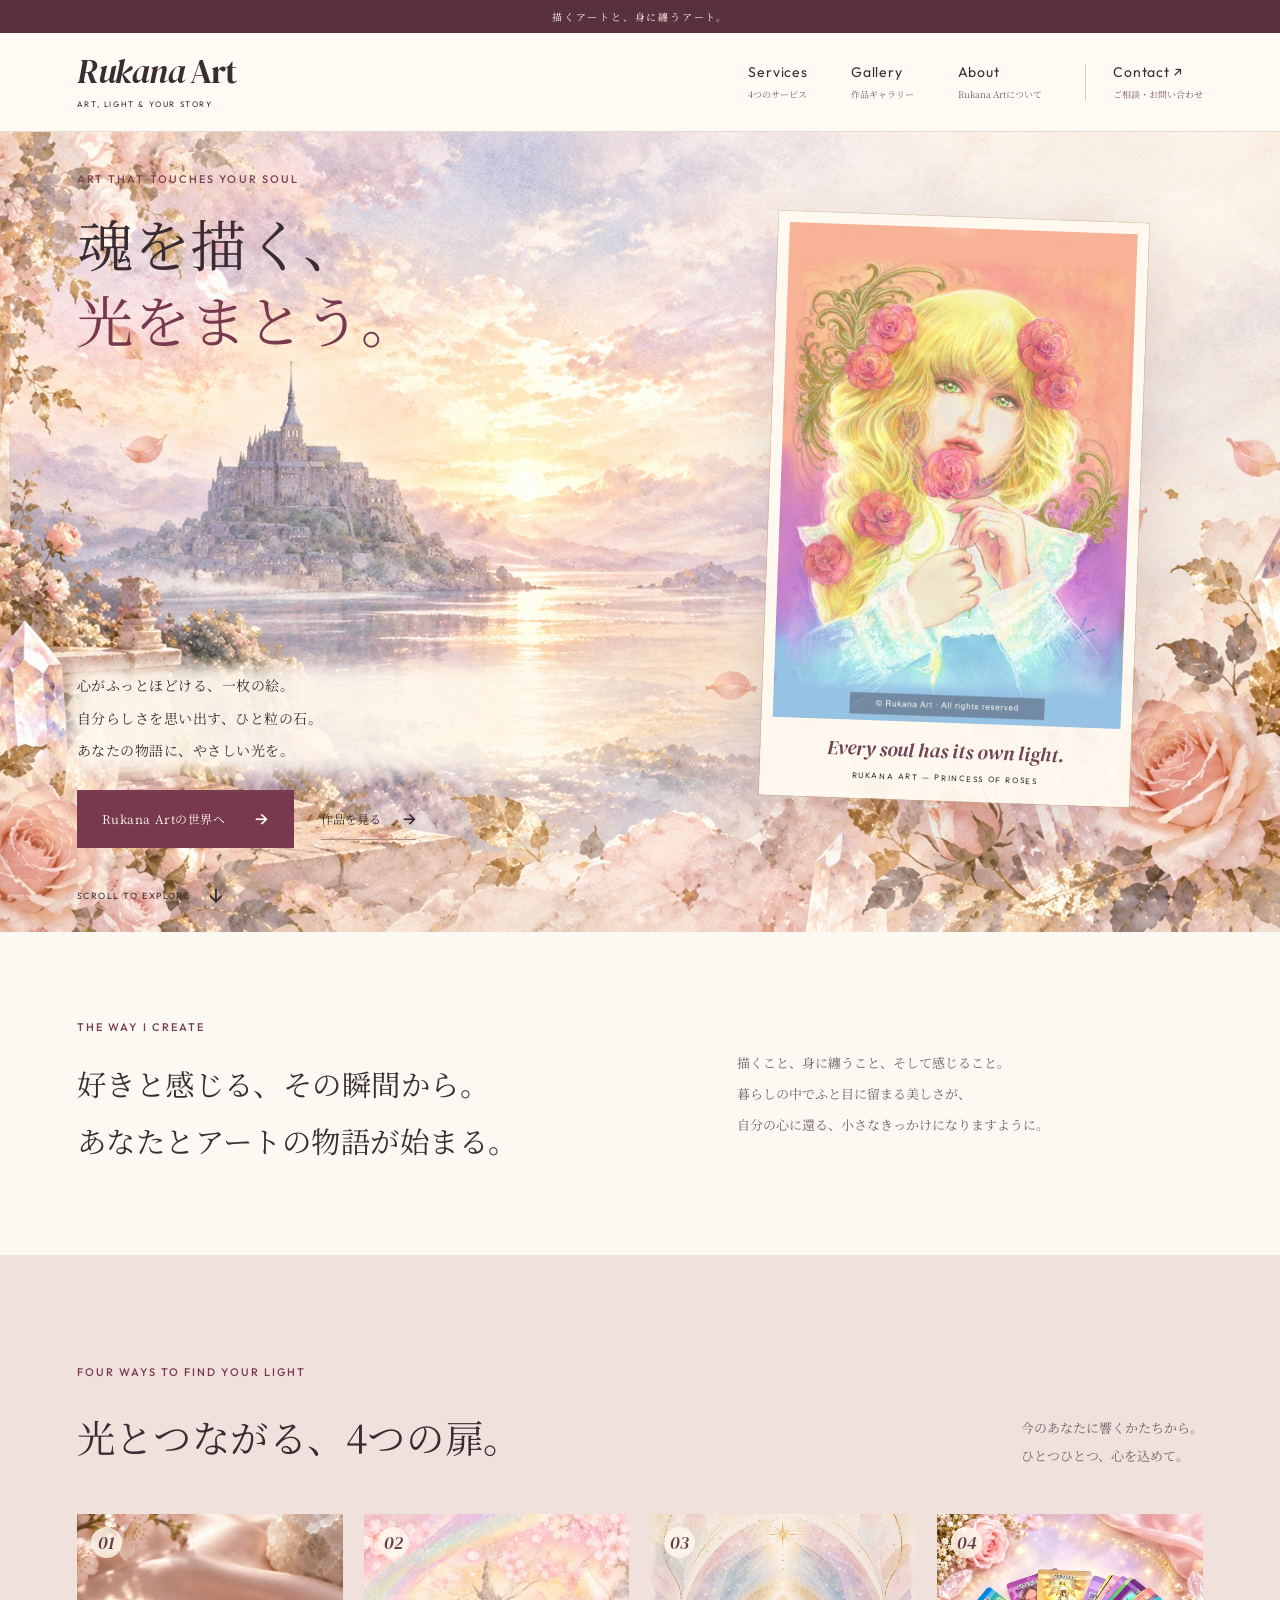
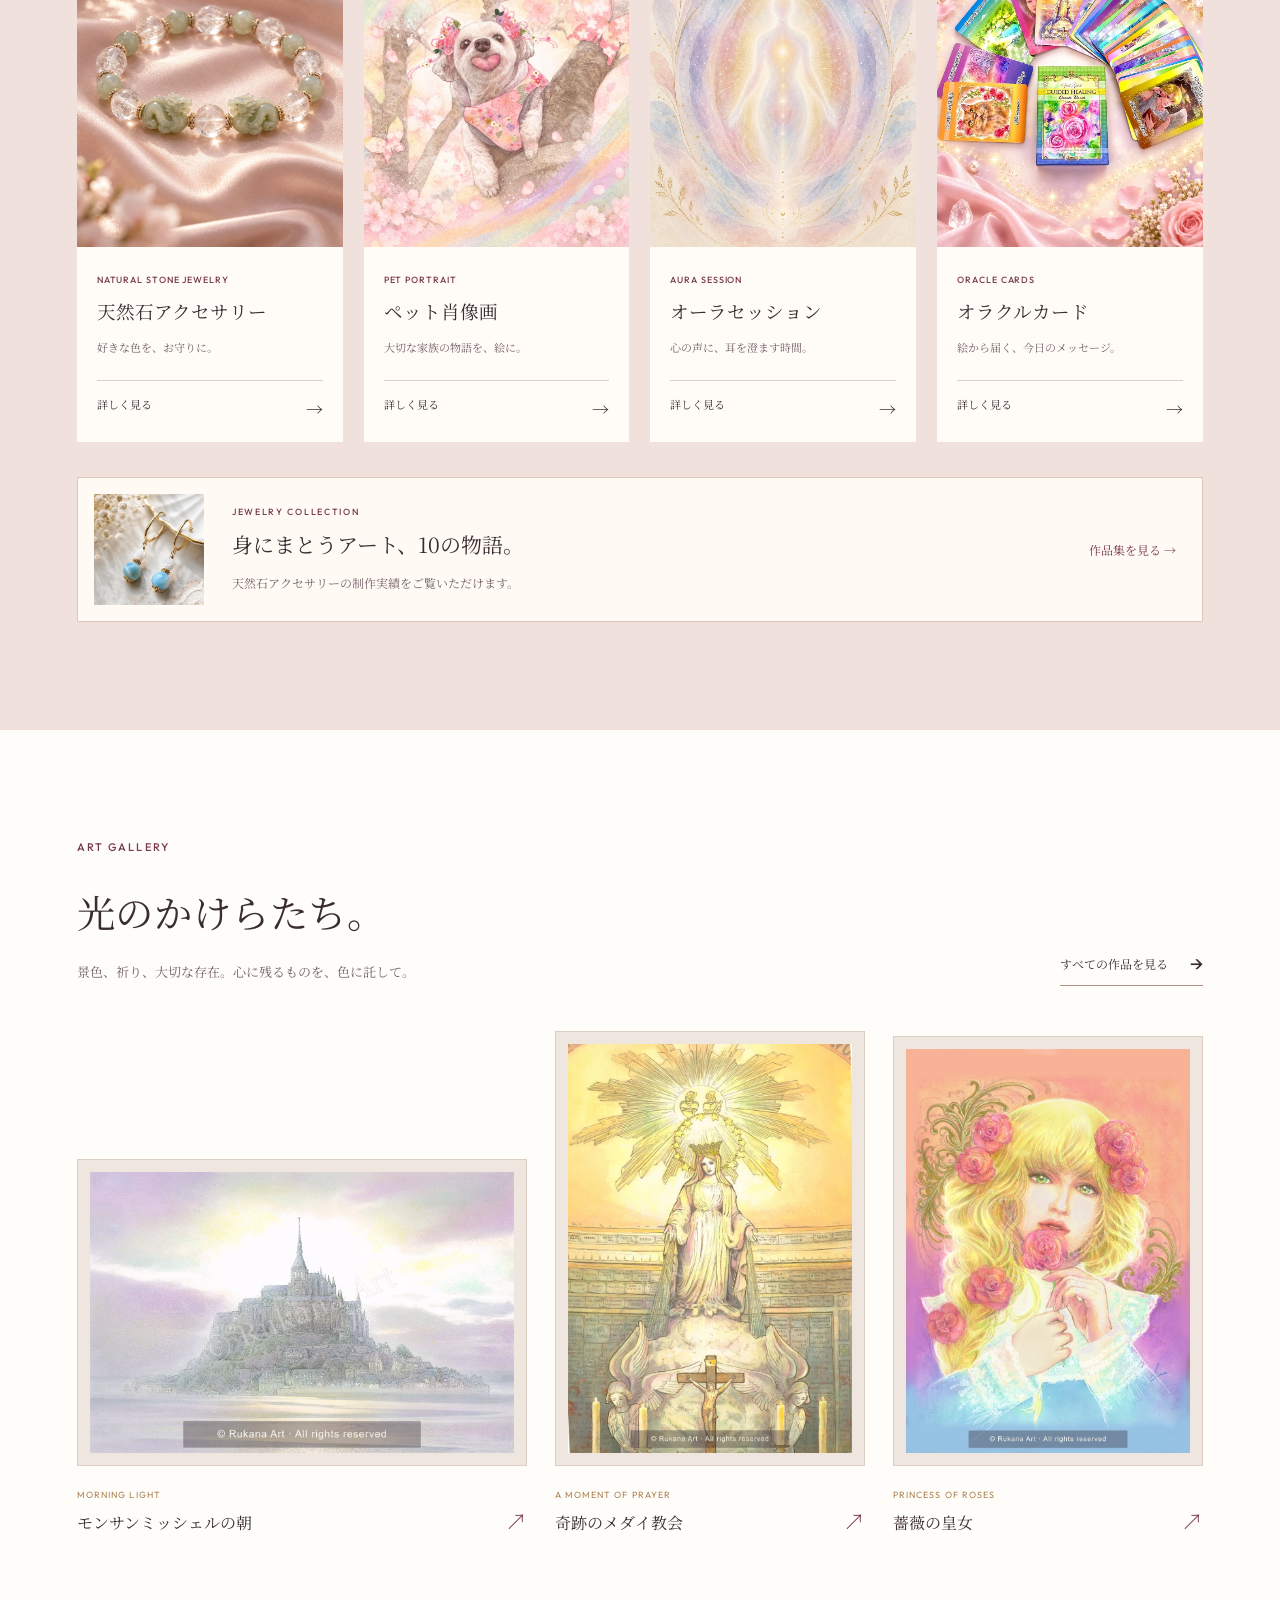
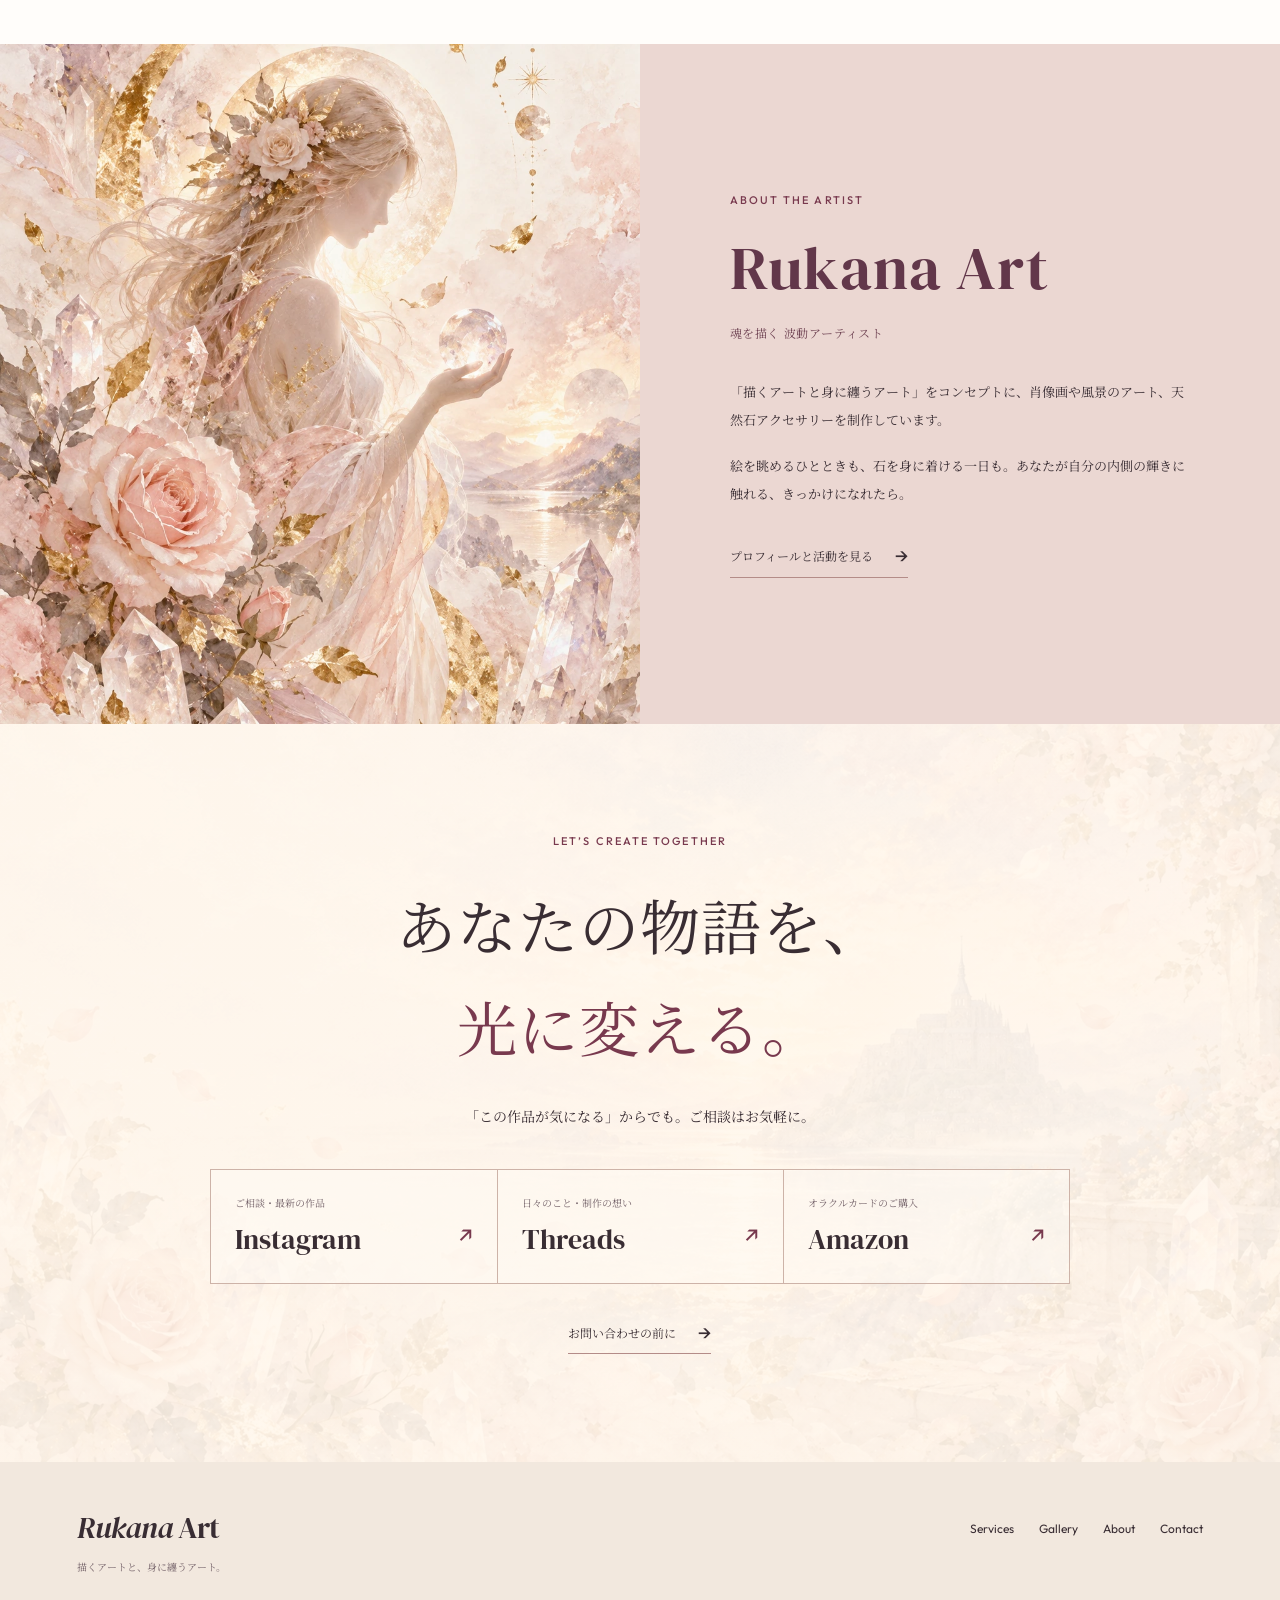
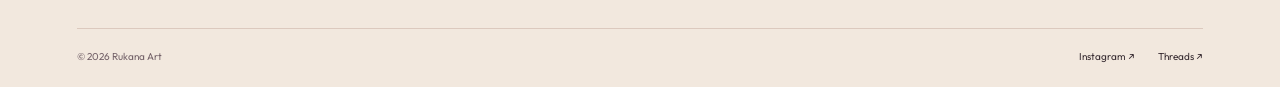
==== commit 2cec3d23: "Add ten-piece jewelry portfolio and inquiry gallery" ====
--- a/index.html
+++ b/index.html
@@ -7,7 +7,7 @@
 <link rel="preconnect" href="https://fonts.googleapis.com"><link rel="preconnect" href="https://fonts.gstatic.com" crossorigin>
 <link href="https://fonts.googleapis.com/css2?family=DM+Serif+Display:ital@0;1&family=Noto+Serif+JP:wght@400;500;600&family=Outfit:wght@400;500;600&display=swap" rel="stylesheet">
 <meta name="robots" content="noimageindex">
-<link rel="stylesheet" href="site.css?v=20260916d"><link rel="preload" as="image" href="assets/hero-garden.webp"><script src="site.js?v=20260916d" defer></script></head>
+<link rel="stylesheet" href="site.css?v=20260916e"><link rel="preload" as="image" href="assets/hero-garden.webp"><script src="site.js?v=20260916e" defer></script></head>
 <body><a class="skip-link" href="#main">本文へスキップ</a>
   <div class="announcement">描くアートと、身に纏うアート。</div>
   <header class="nav">
@@ -26,7 +26,7 @@
   <a class="hero-scroll" href="#services">SCROLL TO EXPLORE <span aria-hidden="true">↓</span></a>
 </section>
 <section class="statement wrap"><div><p class="eyebrow">THE WAY I CREATE</p><h2>好きと感じる、その瞬間から。<br>あなたとアートの物語が始まる。</h2></div><p>描くこと、身に纏うこと、そして感じること。<br>暮らしの中でふと目に留まる美しさが、<br>自分の心に還る、小さなきっかけになりますように。</p></section>
-<section class="section services" id="services"><div class="wrap"><div class="section-head"><div><p class="eyebrow">FOUR WAYS TO FIND YOUR LIGHT</p><h2>光とつながる、4つの扉。</h2></div><p>今のあなたに響くかたちから。<br>ひとつひとつ、心を込めて。</p></div><div class="service-grid"><a class="service-card" href="jewelry.html"><div class="service-image"><img src="assets/natural-stone-bracelet.webp" alt="淡いピンクと透明な天然石を組み合わせたブレスレットのイメージ" width="800" height="1000" loading="lazy"><span class="card-number">01</span></div><div class="service-body"><p class="eyebrow">NATURAL STONE JEWELRY</p><h3>天然石アクセサリー</h3><p>好きな色を、お守りに。</p><span class="card-link">詳しく見る <span aria-hidden="true">→</span></span></div></a><a class="service-card" href="pet-portrait.html"><div class="service-image"><img src="assets/pet-portrait-card.webp" alt="桜に彩られた犬のペット肖像画イメージ" width="800" height="1000" loading="lazy"><span class="card-number">02</span></div><div class="service-body"><p class="eyebrow">PET PORTRAIT</p><h3>ペット肖像画</h3><p>大切な家族の物語を、絵に。</p><span class="card-link">詳しく見る <span aria-hidden="true">→</span></span></div></a><a class="service-card" href="aura-session.html"><div class="service-image"><img src="assets/aura-session-card.webp" alt="淡いピンクとラベンダーの光の層に包まれたオーラのイメージ" width="800" height="1000" loading="lazy"><span class="card-number">03</span></div><div class="service-body"><p class="eyebrow">AURA SESSION</p><h3>オーラセッション</h3><p>心の声に、耳を澄ます時間。</p><span class="card-link">詳しく見る <span aria-hidden="true">→</span></span></div></a><a class="service-card" href="oracle-cards.html"><div class="service-image"><img src="assets/oracle-card-deck-portrait.webp" alt="実物のGUIDED HEALINGオラクルカードを使ったイメージ" width="800" height="1000" loading="lazy"><span class="card-number">04</span></div><div class="service-body"><p class="eyebrow">ORACLE CARDS</p><h3>オラクルカード</h3><p>絵から届く、今日のメッセージ。</p><span class="card-link">詳しく見る <span aria-hidden="true">→</span></span></div></a></div></div></section>
+<section class="section services" id="services"><div class="wrap"><div class="section-head"><div><p class="eyebrow">FOUR WAYS TO FIND YOUR LIGHT</p><h2>光とつながる、4つの扉。</h2></div><p>今のあなたに響くかたちから。<br>ひとつひとつ、心を込めて。</p></div><div class="service-grid"><a class="service-card" href="jewelry.html"><div class="service-image"><img src="assets/natural-stone-bracelet.webp" alt="淡いピンクと透明な天然石を組み合わせたブレスレットのイメージ" width="800" height="1000" loading="lazy"><span class="card-number">01</span></div><div class="service-body"><p class="eyebrow">NATURAL STONE JEWELRY</p><h3>天然石アクセサリー</h3><p>好きな色を、お守りに。</p><span class="card-link">詳しく見る <span aria-hidden="true">→</span></span></div></a><a class="service-card" href="pet-portrait.html"><div class="service-image"><img src="assets/pet-portrait-card.webp" alt="桜に彩られた犬のペット肖像画イメージ" width="800" height="1000" loading="lazy"><span class="card-number">02</span></div><div class="service-body"><p class="eyebrow">PET PORTRAIT</p><h3>ペット肖像画</h3><p>大切な家族の物語を、絵に。</p><span class="card-link">詳しく見る <span aria-hidden="true">→</span></span></div></a><a class="service-card" href="aura-session.html"><div class="service-image"><img src="assets/aura-session-card.webp" alt="淡いピンクとラベンダーの光の層に包まれたオーラのイメージ" width="800" height="1000" loading="lazy"><span class="card-number">03</span></div><div class="service-body"><p class="eyebrow">AURA SESSION</p><h3>オーラセッション</h3><p>心の声に、耳を澄ます時間。</p><span class="card-link">詳しく見る <span aria-hidden="true">→</span></span></div></a><a class="service-card" href="oracle-cards.html"><div class="service-image"><img src="assets/oracle-card-deck-portrait.webp" alt="実物のGUIDED HEALINGオラクルカードを使ったイメージ" width="800" height="1000" loading="lazy"><span class="card-number">04</span></div><div class="service-body"><p class="eyebrow">ORACLE CARDS</p><h3>オラクルカード</h3><p>絵から届く、今日のメッセージ。</p><span class="card-link">詳しく見る <span aria-hidden="true">→</span></span></div></a></div><a class="collection-promo" href="jewelry-gallery.html"><img class="artwork-image" draggable="false" src="assets/jewelry/sky-earrings.webp" alt="空色の耳飾り" width="618" height="621" loading="lazy"><div><p class="eyebrow">JEWELRY COLLECTION</p><h3>身にまとうアート、10の物語。</h3><p>天然石アクセサリーの制作実績をご覧いただけます。</p></div><span>作品集を見る →</span></a></div></section>
 <section class="section gallery" id="gallery"><div class="wrap"><div class="section-head"><div><p class="eyebrow">ART GALLERY</p><h2>光のかけらたち。</h2><p>景色、祈り、大切な存在。心に残るものを、色に託して。</p></div><a class="text-link" href="gallery.html">すべての作品を見る<span aria-hidden="true">→</span></a></div><div class="home-gallery"><a class="gallery-teaser landscape" href="gallery.html#mont-saint-michel"><figure><div class="art-mat"><img src="assets/gallery/mont-saint-michel.webp" alt="淡い紫と黄色の朝の光に包まれたモンサンミッシェルの風景画" width="1200" height="795" loading="lazy"></div><figcaption><small>MORNING LIGHT</small><h3>モンサンミッシェルの朝</h3><span aria-hidden="true">↗</span></figcaption></figure></a><a class="gallery-teaser portrait" href="gallery.html#miraculous-medal"><figure><div class="art-mat"><img src="assets/gallery/miraculous-medal.webp" alt="金色の光と祈りに包まれた奇跡のメダイ教会の絵画" width="834" height="1200" loading="lazy"></div><figcaption><small>A MOMENT OF PRAYER</small><h3>奇跡のメダイ教会</h3><span aria-hidden="true">↗</span></figcaption></figure></a><a class="gallery-teaser portrait" href="gallery.html#soul-portrait"><figure><div class="art-mat"><img src="assets/gallery/soul-portrait.webp" alt="薔薇に囲まれた金髪の少女を描いた作品「薔薇の皇女」" width="844" height="1200" loading="lazy"></div><figcaption><small>PRINCESS OF ROSES</small><h3>薔薇の皇女</h3><span aria-hidden="true">↗</span></figcaption></figure></a></div></div></section>
 <section class="profile" id="profile"><div class="profile-visual"><img src="assets/hero-art.webp" alt="薔薇と天然石、光に包まれたRukana Artの世界観イメージ" loading="lazy" width="1024" height="1536"></div><div class="profile-copy"><p class="eyebrow">ABOUT THE ARTIST</p><h2>Rukana Art</h2><p class="role">魂を描く 波動アーティスト</p><p>「描くアートと身に纏うアート」をコンセプトに、肖像画や風景のアート、天然石アクセサリーを制作しています。</p><p>絵を眺めるひとときも、石を身に着ける一日も。あなたが自分の内側の輝きに触れる、きっかけになれたら。</p><a class="text-link" href="about.html">プロフィールと活動を見る<span aria-hidden="true">→</span></a></div></section>
 <section class="section contact-home" id="contact"><div class="wrap"><p class="eyebrow">LET’S CREATE TOGETHER</p><h2>あなたの物語を、<br><em>光に変える。</em></h2><p>「この作品が気になる」からでも。ご相談はお気軽に。</p><div class="social-links"><a href="https://www.instagram.com/rukana_art/" target="_blank" rel="noopener noreferrer"><small>ご相談・最新の作品</small>Instagram <span>↗</span></a><a href="https://www.threads.com/@rukana_art" target="_blank" rel="noopener noreferrer"><small>日々のこと・制作の想い</small>Threads <span>↗</span></a><a href="https://www.amazon.co.jp/dp/B0CXY21YQ3" target="_blank" rel="noopener noreferrer"><small>オラクルカードのご購入</small>Amazon <span>↗</span></a></div><a class="text-link" href="contact.html">お問い合わせの前に<span aria-hidden="true">→</span></a></div></section></main><footer class="footer"><div><a class="brand" href="index.html"><span>Rukana</span> Art</a><p>描くアートと、身に纏うアート。</p></div><nav aria-label="フッターメニュー"><a href="index.html#services">Services</a><a href="gallery.html">Gallery</a><a href="about.html">About</a><a href="contact.html">Contact</a></nav><div class="footer-bottom"><p>© 2026 Rukana Art</p><div><a href="https://www.instagram.com/rukana_art/" target="_blank" rel="noopener noreferrer">Instagram ↗</a><a href="https://www.threads.com/@rukana_art" target="_blank" rel="noopener noreferrer">Threads ↗</a></div></div></footer></body></html>
--- a/site.css
+++ b/site.css
@@ -58,3 +58,116 @@
   .hero-intro { padding-top: 0; margin-top: calc(95px + 43vw); margin-bottom: 24px; font-size: 12px; }
   .hero-intro::before { display: none; }
 }
+
+/* Jewelry collection: keep the entire supplied photograph, including lettering. */
+[hidden] { display: none !important; }
+.jewelry-hero { display:grid; grid-template-columns:1fr 1fr; gap:9%; align-items:center; padding-block:30px 80px; }
+.jewelry-intro h1 { font-size:clamp(38px,4.4vw,63px); line-height:1.6; }
+.jewelry-intro .button-row { margin-top:30px; }
+.jewelry-intro .jewelry-signature { font:italic 24px/1.7 var(--display); color:var(--gold); margin-top:44px; }
+.jewelry-hero-photo { background:#fffdf9; padding:14px 14px 0; border:1px solid var(--line); box-shadow:0 20px 55px #71513a12; transform:rotate(1.4deg); }
+.jewelry-hero-photo img { width:100%; height:auto; }
+.jewelry-hero-photo figcaption { display:flex; justify-content:space-between; gap:20px; font-size:11px; padding:18px 5px; color:var(--muted); }
+.jewelry-hero-photo figcaption span:first-child { font:11px/1.8 var(--sans); letter-spacing:.14em; }
+.gallery-switch { display:flex; border-top:1px solid var(--line); border-bottom:1px solid var(--line); }
+.gallery-switch a { flex:1; text-align:center; padding:18px 10px; font-size:14px; color:var(--muted); }
+.gallery-switch a+a { border-left:1px solid var(--line); }
+.gallery-switch a span { display:block; font:9px/1.8 var(--sans); letter-spacing:.14em; margin-top:4px; }
+.gallery-switch a[aria-current] { color:var(--wine); background:#eee1d9; box-shadow:inset 0 -2px var(--wine); }
+.gallery-switch a:hover { color:var(--wine); background:#f3e7df; }
+.jewelry-collection { padding-top:76px; }
+.collection-note { border-left:2px solid var(--gold); background:#f2e9df; padding:19px 24px; }
+.collection-note p { font-size:12px; line-height:1.9; }
+.collection-note p+p { font-size:11px; color:var(--muted); margin-top:7px; }
+.collection-controls { margin-block:33px 28px; display:flex; align-items:center; justify-content:space-between; gap:20px; }
+.jewelry-filters { display:flex; flex-wrap:wrap; gap:8px; }
+.jewelry-filters button { border:1px solid var(--line); background:transparent; color:var(--ink); font-size:12px; padding:12px 16px; min-height:44px; }
+.jewelry-filters button span { margin-left:10px; font:10px var(--sans); opacity:.75; }
+.jewelry-filters button[aria-pressed="true"] { background:var(--wine); border-color:var(--wine); color:#fffaf3; }
+.jewelry-filters button:hover { border-color:var(--wine); }
+.collection-count { font-size:11px; color:var(--muted); white-space:nowrap; }
+.jewelry-grid { display:grid; grid-template-columns:repeat(3,minmax(0,1fr)); gap:54px 26px; align-items:start; }
+.jewelry-card { min-width:0; scroll-margin-top:30px; }
+.jewelry-image { display:flex; align-items:center; justify-content:center; aspect-ratio:3/4; padding:10px; background:#fffdf9; border:1px solid #e3d7ca; transition:box-shadow .25s; }
+.jewelry-image img { width:100%; height:100%; min-height:0; object-fit:contain; }
+.art-open:hover .jewelry-image { box-shadow:0 12px 28px #72534116; }
+.jewelry-caption { padding-top:17px; }
+.jewelry-caption .jewelry-category { margin:0 0 10px; font-size:10px; color:var(--gold); letter-spacing:.08em; }
+.jewelry-category span { font:12px var(--sans); margin-right:12px; }
+.jewelry-caption h3 { font-size:19px; }
+.jewelry-caption p:not(.jewelry-category) { font-size:12px; color:var(--muted); line-height:1.95; margin-top:13px; }
+.jewelry-caption .text-link { margin-top:15px; font-size:11px; gap:12px; }
+.collection-rights { margin-top:50px; border-top:1px solid var(--line); padding-top:21px; }
+.order-story { background:#efe5df; }
+.order-story-grid { display:grid; grid-template-columns:1fr 1fr; gap:9%; align-items:center; }
+.order-story figure { padding:12px 12px 0; background:#fffbf5; border:1px solid var(--line); }
+.order-story figure img { width:100%; height:auto; }
+.order-story figcaption { font-size:10px; color:var(--muted); text-align:center; padding:15px 0; }
+.order-story h2+p, .order-story .button+.small-note { margin-top:22px; }
+.order-story p:not(.eyebrow) { font-size:13px; color:var(--muted); }
+.order-steps { margin-block:26px; padding-block:15px; border-block:1px solid #d5c1b3; }
+.order-steps p { font-size:12px; }
+.order-steps p+p { margin-top:10px; }
+.order-steps span { color:var(--gold); font:12px var(--sans); margin-right:14px; }
+.order-story .button+.small-note { font-size:11px; }
+.jewelry-contact { text-align:center; }
+.jewelry-contact>p:not(.eyebrow) { color:var(--muted); margin-top:24px; font-size:13px; }
+.jewelry-contact .button-row { justify-content:center; margin-top:28px; }
+.jewelry-dialog { width:min(1000px,94vw); }
+.jewelry-dialog .dialog-bar { position:sticky; top:-20px; z-index:2; background:#fffbf4; padding-block:8px; }
+.jewelry-dialog .dialog-image { height:58dvh; }
+.jewelry-dialog.is-zoomed .dialog-image { height:auto; width:100%; }
+.jewelry-dialog .dialog-bar h2 { flex:1; }
+.jewelry-dialog .jewelry-zoom { white-space:nowrap; }
+.jewelry-dialog-copy { max-width:710px; margin:20px auto 0; }
+.jewelry-dialog-copy>p { font-size:12px; }
+.jewelry-dialog-copy .small-note { font-size:11px; margin-top:10px; }
+.jewelry-dialog-copy .button-row { margin-top:20px; justify-content:space-between; gap:14px; }
+.jewelry-copy-title { background:none; border:0; border-bottom:1px solid var(--gold); color:var(--ink); }
+.collection-promo { display:flex; align-items:center; gap:28px; margin-top:35px; padding:16px 26px 16px 16px; background:#fffaf4; border:1px solid #dcc8bb; }
+.collection-promo img { width:110px; height:auto; flex-shrink:0; }
+.collection-promo .eyebrow { margin-bottom:8px; font-size:9px; }
+.collection-promo h3 { font-size:21px; }
+.collection-promo p:not(.eyebrow) { font-size:12px; color:var(--muted); margin-top:7px; }
+.collection-promo>span { margin-left:auto; white-space:nowrap; font-size:12px; color:var(--wine); }
+@media(max-width:1050px) {
+  .collection-controls { align-items:start; flex-direction:column; gap:14px; }
+  .jewelry-grid { gap:38px 18px; }
+  .jewelry-caption h3 { font-size:17px; }
+}
+@media(max-width:760px) {
+  .jewelry-hero { grid-template-columns:1fr; gap:35px; padding-block:23px 53px; }
+  .jewelry-intro h1 { font-size:43px; }
+  .jewelry-intro .jewelry-signature { font-size:21px; margin-top:26px; }
+  .jewelry-hero-photo { width:92%; max-width:420px; margin-inline:auto; }
+  .gallery-switch a { font-size:12px; padding-block:15px; }
+  .gallery-switch a span { font-size:8px; letter-spacing:.06em; }
+  .jewelry-grid { grid-template-columns:repeat(2,minmax(0,1fr)); gap:34px 14px; }
+  .jewelry-image { padding:5px; }
+  .jewelry-card .zoom-label { font-size:9px; padding-block:10px; }
+  .jewelry-caption { padding-top:13px; }
+  .jewelry-caption h3 { font-size:15px; line-height:1.8; }
+  .jewelry-caption p:not(.jewelry-category) { font-size:11px; }
+  .jewelry-caption .text-link { display:flex; align-items:center; font-size:10px; gap:6px; min-height:44px; }
+  .jewelry-caption .text-link>span { font-size:16px; }
+  .jewelry-filters { gap:7px; }
+  .jewelry-filters button { font-size:11px; padding:10px 12px; }
+  .collection-note { padding:16px; }
+  .collection-note p { font-size:11px; }
+  .collection-note p+p { font-size:10px; }
+  .order-story-grid { grid-template-columns:1fr; gap:35px; }
+  .order-story figure { width:100%; max-width:480px; margin-inline:auto; }
+  .jewelry-contact .button-row { flex-direction:column; gap:15px; }
+  .jewelry-dialog .dialog-bar { top:-14px; }
+  .jewelry-dialog .dialog-bar { flex-wrap:wrap; gap:10px; }
+  .jewelry-dialog .dialog-bar h2 { flex-basis:100%; }
+  .jewelry-dialog .dialog-image { height:51dvh; }
+  .jewelry-dialog-copy .button-row { flex-direction:column; align-items:stretch; }
+  .jewelry-copy-title { align-self:start; min-height:44px; }
+  .collection-promo { flex-wrap:wrap; gap:15px; padding:15px; }
+  .collection-promo img { width:70px; }
+  .collection-promo>div { flex:1; }
+  .collection-promo h3 { font-size:15px; }
+  .collection-promo p:not(.eyebrow) { font-size:10px; }
+  .collection-promo>span { font-size:11px; }
+}
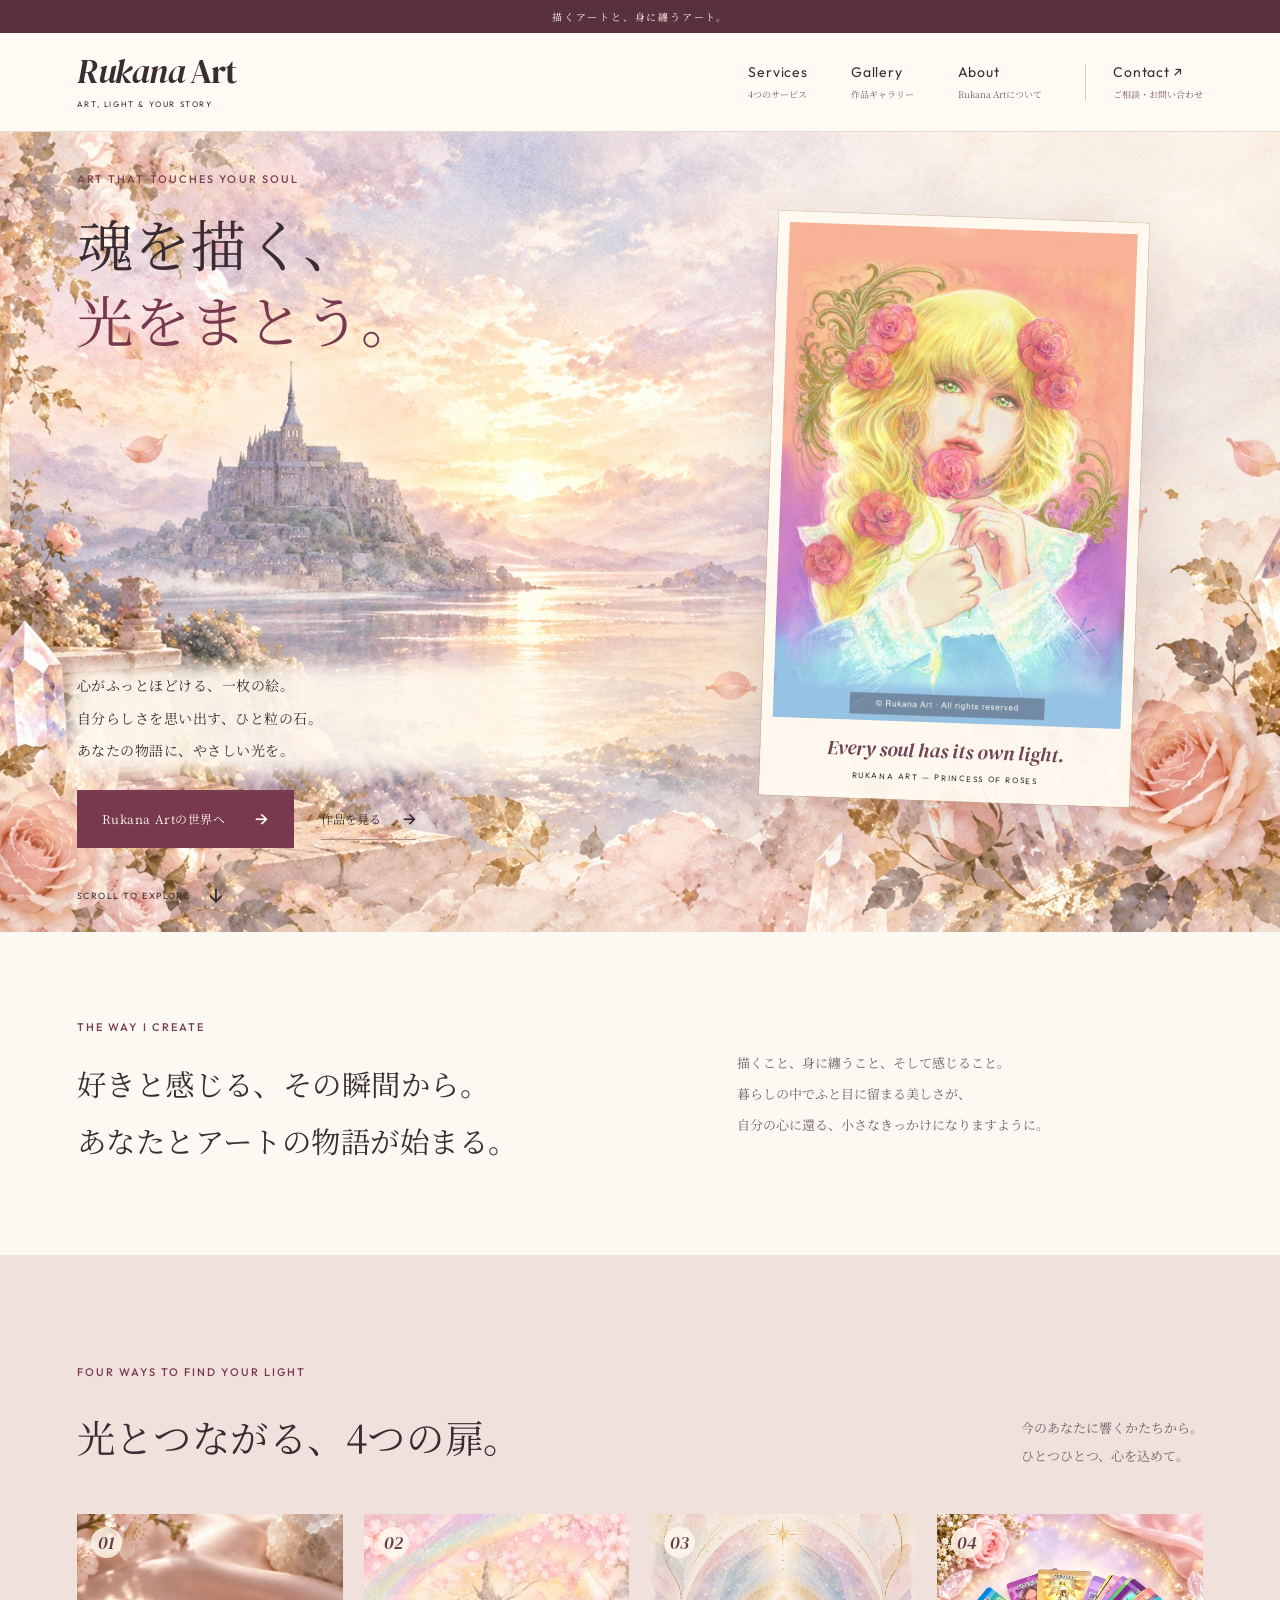
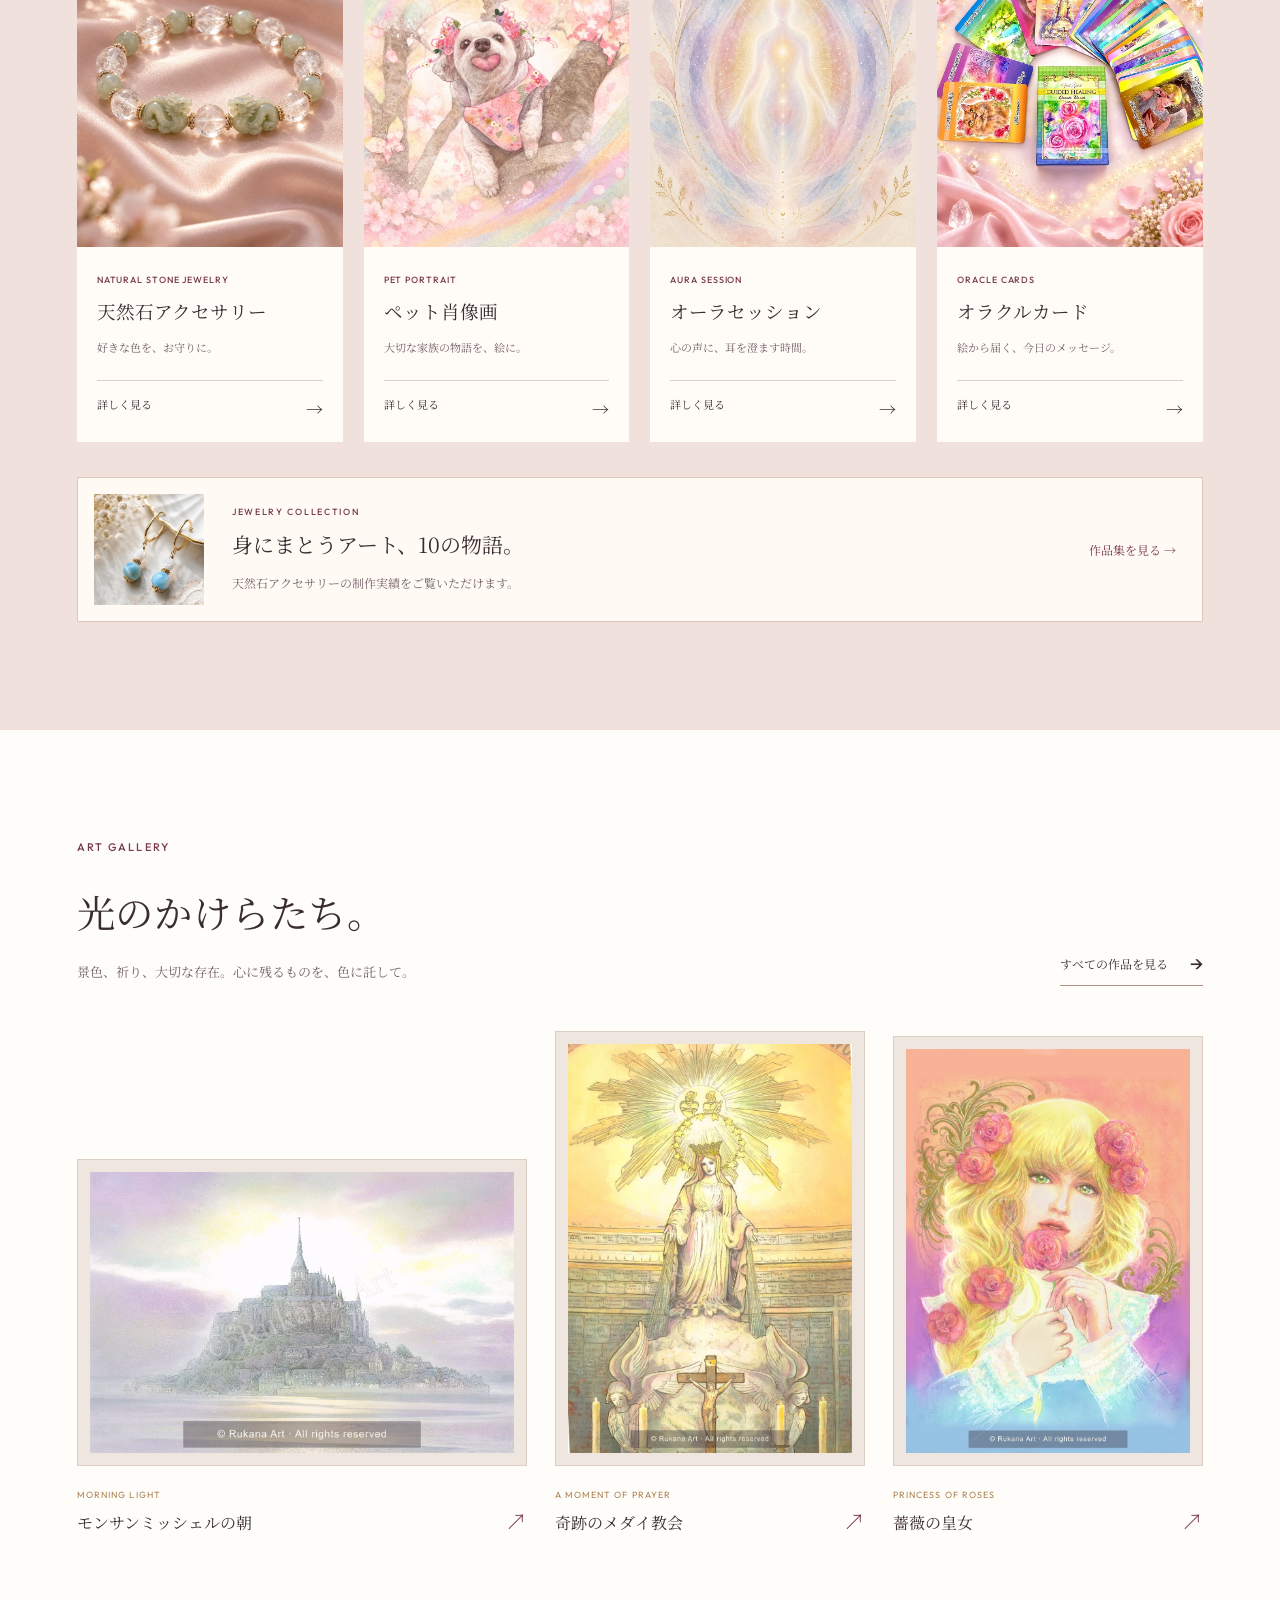
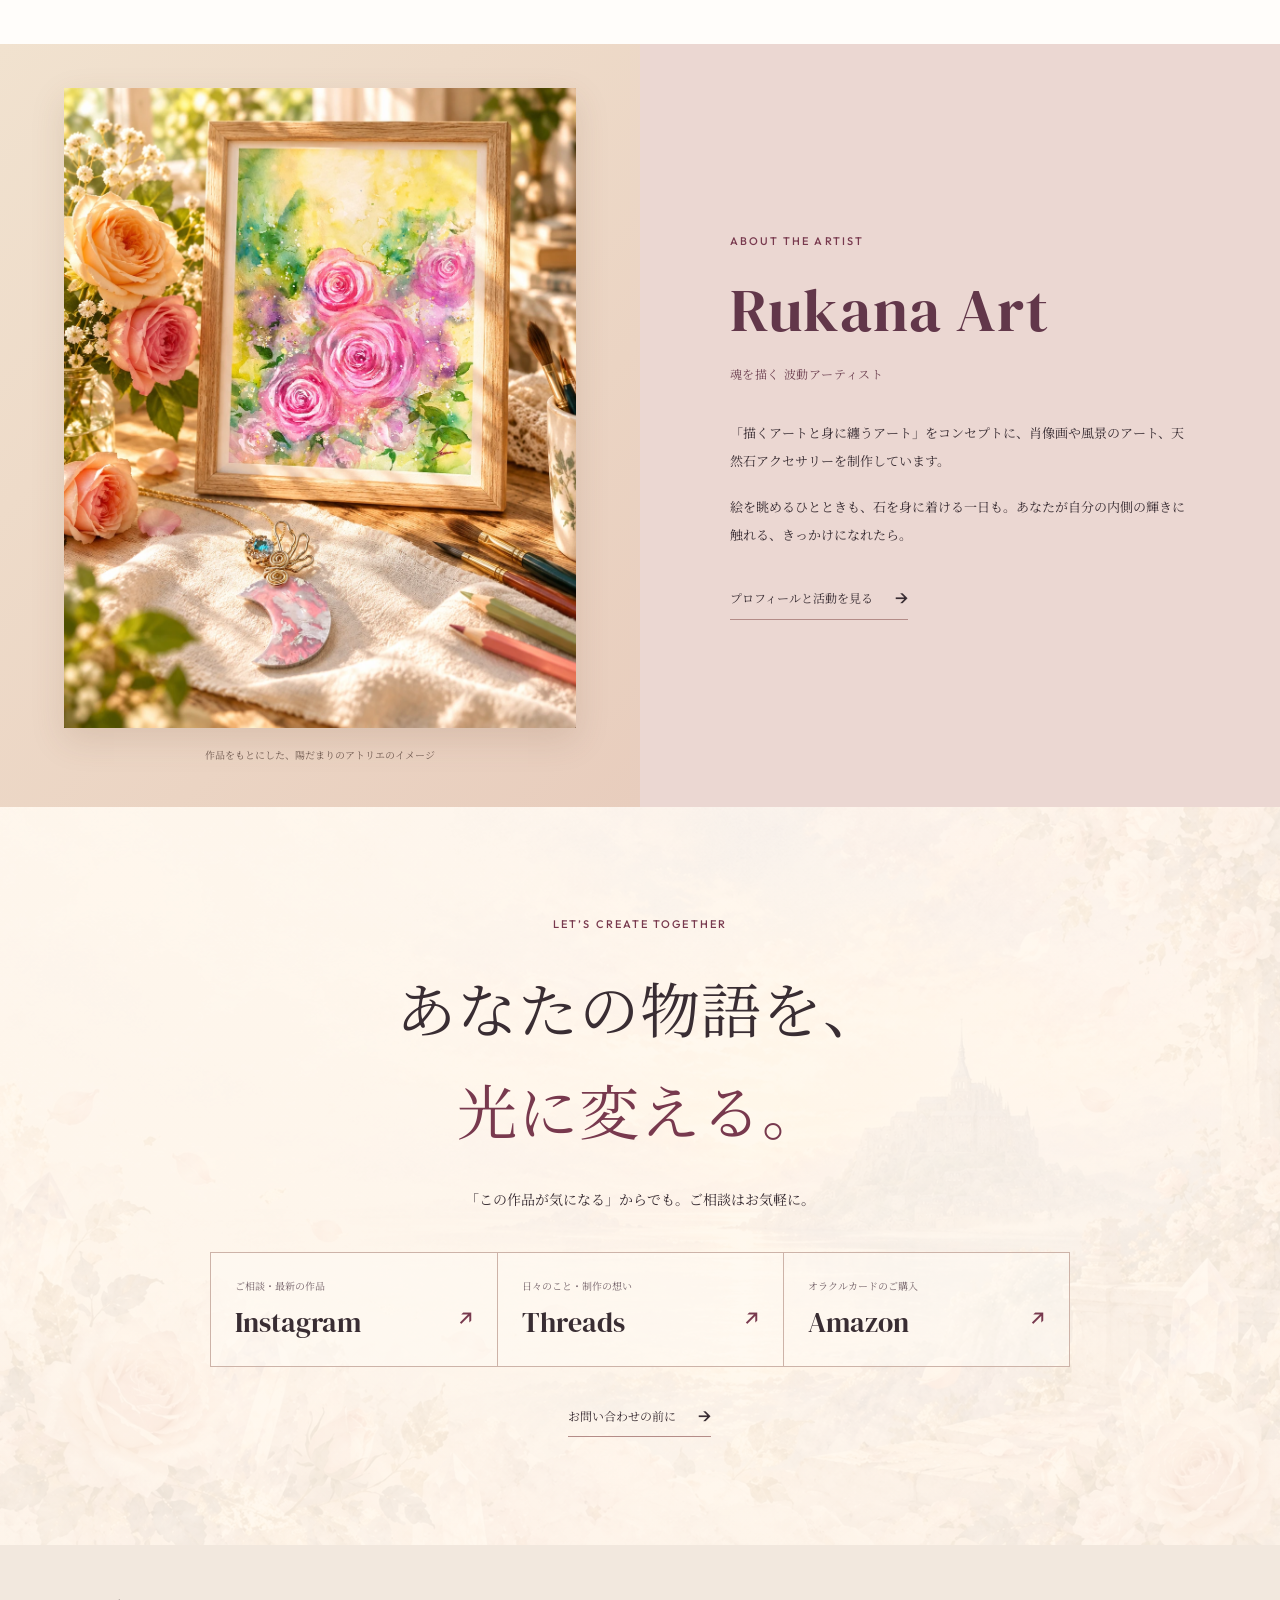
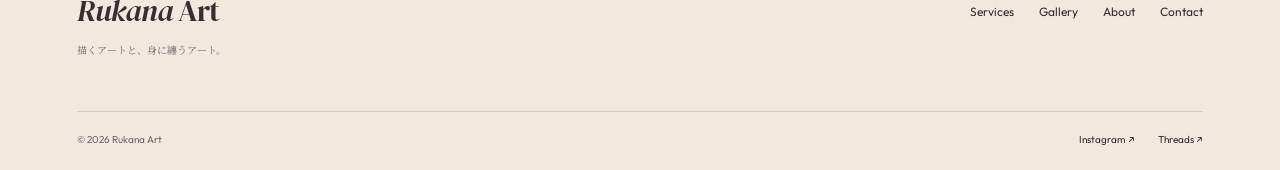
==== commit de7ebbe3: "Replace artist visual with a warm rose and jewelry atelier" ====
--- a/index.html
+++ b/index.html
@@ -7,7 +7,7 @@
 <link rel="preconnect" href="https://fonts.googleapis.com"><link rel="preconnect" href="https://fonts.gstatic.com" crossorigin>
 <link href="https://fonts.googleapis.com/css2?family=DM+Serif+Display:ital@0;1&family=Noto+Serif+JP:wght@400;500;600&family=Outfit:wght@400;500;600&display=swap" rel="stylesheet">
 <meta name="robots" content="noimageindex">
-<link rel="stylesheet" href="site.css?v=20260916e"><link rel="preload" as="image" href="assets/hero-garden.webp"><script src="site.js?v=20260916e" defer></script></head>
+<link rel="stylesheet" href="site.css?v=20260916f"><link rel="preload" as="image" href="assets/hero-garden.webp"><script src="site.js?v=20260916e" defer></script></head>
 <body><a class="skip-link" href="#main">本文へスキップ</a>
   <div class="announcement">描くアートと、身に纏うアート。</div>
   <header class="nav">
@@ -28,5 +28,5 @@
 <section class="statement wrap"><div><p class="eyebrow">THE WAY I CREATE</p><h2>好きと感じる、その瞬間から。<br>あなたとアートの物語が始まる。</h2></div><p>描くこと、身に纏うこと、そして感じること。<br>暮らしの中でふと目に留まる美しさが、<br>自分の心に還る、小さなきっかけになりますように。</p></section>
 <section class="section services" id="services"><div class="wrap"><div class="section-head"><div><p class="eyebrow">FOUR WAYS TO FIND YOUR LIGHT</p><h2>光とつながる、4つの扉。</h2></div><p>今のあなたに響くかたちから。<br>ひとつひとつ、心を込めて。</p></div><div class="service-grid"><a class="service-card" href="jewelry.html"><div class="service-image"><img src="assets/natural-stone-bracelet.webp" alt="淡いピンクと透明な天然石を組み合わせたブレスレットのイメージ" width="800" height="1000" loading="lazy"><span class="card-number">01</span></div><div class="service-body"><p class="eyebrow">NATURAL STONE JEWELRY</p><h3>天然石アクセサリー</h3><p>好きな色を、お守りに。</p><span class="card-link">詳しく見る <span aria-hidden="true">→</span></span></div></a><a class="service-card" href="pet-portrait.html"><div class="service-image"><img src="assets/pet-portrait-card.webp" alt="桜に彩られた犬のペット肖像画イメージ" width="800" height="1000" loading="lazy"><span class="card-number">02</span></div><div class="service-body"><p class="eyebrow">PET PORTRAIT</p><h3>ペット肖像画</h3><p>大切な家族の物語を、絵に。</p><span class="card-link">詳しく見る <span aria-hidden="true">→</span></span></div></a><a class="service-card" href="aura-session.html"><div class="service-image"><img src="assets/aura-session-card.webp" alt="淡いピンクとラベンダーの光の層に包まれたオーラのイメージ" width="800" height="1000" loading="lazy"><span class="card-number">03</span></div><div class="service-body"><p class="eyebrow">AURA SESSION</p><h3>オーラセッション</h3><p>心の声に、耳を澄ます時間。</p><span class="card-link">詳しく見る <span aria-hidden="true">→</span></span></div></a><a class="service-card" href="oracle-cards.html"><div class="service-image"><img src="assets/oracle-card-deck-portrait.webp" alt="実物のGUIDED HEALINGオラクルカードを使ったイメージ" width="800" height="1000" loading="lazy"><span class="card-number">04</span></div><div class="service-body"><p class="eyebrow">ORACLE CARDS</p><h3>オラクルカード</h3><p>絵から届く、今日のメッセージ。</p><span class="card-link">詳しく見る <span aria-hidden="true">→</span></span></div></a></div><a class="collection-promo" href="jewelry-gallery.html"><img class="artwork-image" draggable="false" src="assets/jewelry/sky-earrings.webp" alt="空色の耳飾り" width="618" height="621" loading="lazy"><div><p class="eyebrow">JEWELRY COLLECTION</p><h3>身にまとうアート、10の物語。</h3><p>天然石アクセサリーの制作実績をご覧いただけます。</p></div><span>作品集を見る →</span></a></div></section>
 <section class="section gallery" id="gallery"><div class="wrap"><div class="section-head"><div><p class="eyebrow">ART GALLERY</p><h2>光のかけらたち。</h2><p>景色、祈り、大切な存在。心に残るものを、色に託して。</p></div><a class="text-link" href="gallery.html">すべての作品を見る<span aria-hidden="true">→</span></a></div><div class="home-gallery"><a class="gallery-teaser landscape" href="gallery.html#mont-saint-michel"><figure><div class="art-mat"><img src="assets/gallery/mont-saint-michel.webp" alt="淡い紫と黄色の朝の光に包まれたモンサンミッシェルの風景画" width="1200" height="795" loading="lazy"></div><figcaption><small>MORNING LIGHT</small><h3>モンサンミッシェルの朝</h3><span aria-hidden="true">↗</span></figcaption></figure></a><a class="gallery-teaser portrait" href="gallery.html#miraculous-medal"><figure><div class="art-mat"><img src="assets/gallery/miraculous-medal.webp" alt="金色の光と祈りに包まれた奇跡のメダイ教会の絵画" width="834" height="1200" loading="lazy"></div><figcaption><small>A MOMENT OF PRAYER</small><h3>奇跡のメダイ教会</h3><span aria-hidden="true">↗</span></figcaption></figure></a><a class="gallery-teaser portrait" href="gallery.html#soul-portrait"><figure><div class="art-mat"><img src="assets/gallery/soul-portrait.webp" alt="薔薇に囲まれた金髪の少女を描いた作品「薔薇の皇女」" width="844" height="1200" loading="lazy"></div><figcaption><small>PRINCESS OF ROSES</small><h3>薔薇の皇女</h3><span aria-hidden="true">↗</span></figcaption></figure></a></div></div></section>
-<section class="profile" id="profile"><div class="profile-visual"><img src="assets/hero-art.webp" alt="薔薇と天然石、光に包まれたRukana Artの世界観イメージ" loading="lazy" width="1024" height="1536"></div><div class="profile-copy"><p class="eyebrow">ABOUT THE ARTIST</p><h2>Rukana Art</h2><p class="role">魂を描く 波動アーティスト</p><p>「描くアートと身に纏うアート」をコンセプトに、肖像画や風景のアート、天然石アクセサリーを制作しています。</p><p>絵を眺めるひとときも、石を身に着ける一日も。あなたが自分の内側の輝きに触れる、きっかけになれたら。</p><a class="text-link" href="about.html">プロフィールと活動を見る<span aria-hidden="true">→</span></a></div></section>
+<section class="profile" id="profile"><figure class="profile-visual"><img src="assets/hero-art.webp?v=20260916f" alt="薔薇の作品と三日月の天然石ペンダントを、暖かな陽光のアトリエに配したイメージ" loading="lazy" width="1100" height="1375"><figcaption>作品をもとにした、陽だまりのアトリエのイメージ</figcaption></figure><div class="profile-copy"><p class="eyebrow">ABOUT THE ARTIST</p><h2>Rukana Art</h2><p class="role">魂を描く 波動アーティスト</p><p>「描くアートと身に纏うアート」をコンセプトに、肖像画や風景のアート、天然石アクセサリーを制作しています。</p><p>絵を眺めるひとときも、石を身に着ける一日も。あなたが自分の内側の輝きに触れる、きっかけになれたら。</p><a class="text-link" href="about.html">プロフィールと活動を見る<span aria-hidden="true">→</span></a></div></section>
 <section class="section contact-home" id="contact"><div class="wrap"><p class="eyebrow">LET’S CREATE TOGETHER</p><h2>あなたの物語を、<br><em>光に変える。</em></h2><p>「この作品が気になる」からでも。ご相談はお気軽に。</p><div class="social-links"><a href="https://www.instagram.com/rukana_art/" target="_blank" rel="noopener noreferrer"><small>ご相談・最新の作品</small>Instagram <span>↗</span></a><a href="https://www.threads.com/@rukana_art" target="_blank" rel="noopener noreferrer"><small>日々のこと・制作の想い</small>Threads <span>↗</span></a><a href="https://www.amazon.co.jp/dp/B0CXY21YQ3" target="_blank" rel="noopener noreferrer"><small>オラクルカードのご購入</small>Amazon <span>↗</span></a></div><a class="text-link" href="contact.html">お問い合わせの前に<span aria-hidden="true">→</span></a></div></section></main><footer class="footer"><div><a class="brand" href="index.html"><span>Rukana</span> Art</a><p>描くアートと、身に纏うアート。</p></div><nav aria-label="フッターメニュー"><a href="index.html#services">Services</a><a href="gallery.html">Gallery</a><a href="about.html">About</a><a href="contact.html">Contact</a></nav><div class="footer-bottom"><p>© 2026 Rukana Art</p><div><a href="https://www.instagram.com/rukana_art/" target="_blank" rel="noopener noreferrer">Instagram ↗</a><a href="https://www.threads.com/@rukana_art" target="_blank" rel="noopener noreferrer">Threads ↗</a></div></div></footer></body></html>
--- a/site.css
+++ b/site.css
@@ -57,6 +57,17 @@
   .hero .eyebrow { margin-bottom: 20px; }
   .hero-intro { padding-top: 0; margin-top: calc(95px + 43vw); margin-bottom: 24px; font-size: 12px; }
   .hero-intro::before { display: none; }
+}
+
+/* The artist's warm atelier visual is always shown in full, without cover cropping. */
+.profile-visual { display:flex; flex-direction:column; align-items:center; justify-content:center; padding:clamp(24px,3.4vw,52px); height:auto; max-height:none; overflow:visible; background:linear-gradient(135deg,#f1e2cf,#e8cdbd); }
+.profile-visual img { width:min(100%,512px); height:auto; object-fit:contain; object-position:center; box-shadow:0 12px 32px #704a3026; }
+.profile-visual figcaption { margin-top:17px; font-size:10px; line-height:1.9; color:#715b50; text-align:center; }
+.about-hero .detail-visual { max-width:400px; }
+.about-hero .detail-visual figcaption { font:10px/1.9 var(--serif); letter-spacing:.02em; }
+@media(max-width:760px) {
+  .profile-visual { padding:30px 6% 25px; }
+  .profile-visual figcaption { font-size:9px; }
 }
 
 /* Jewelry collection: keep the entire supplied photograph, including lettering. */
